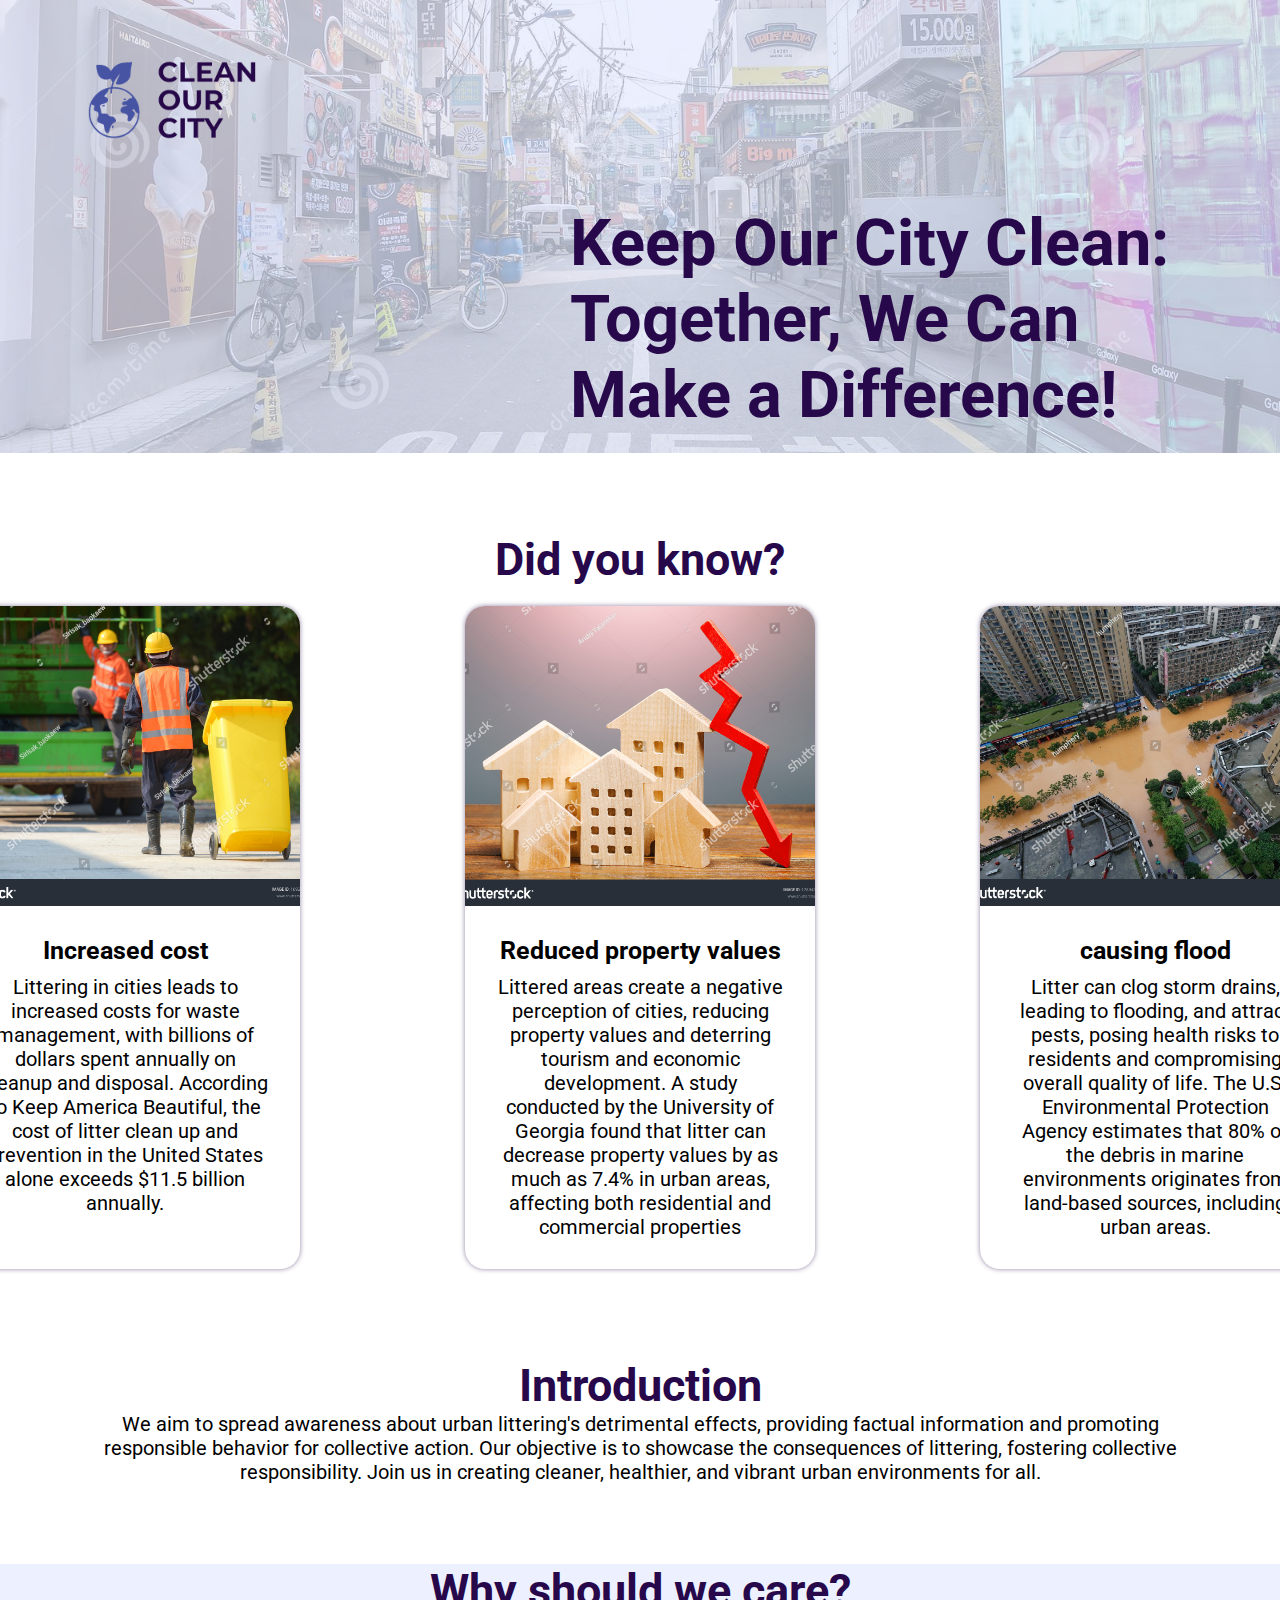
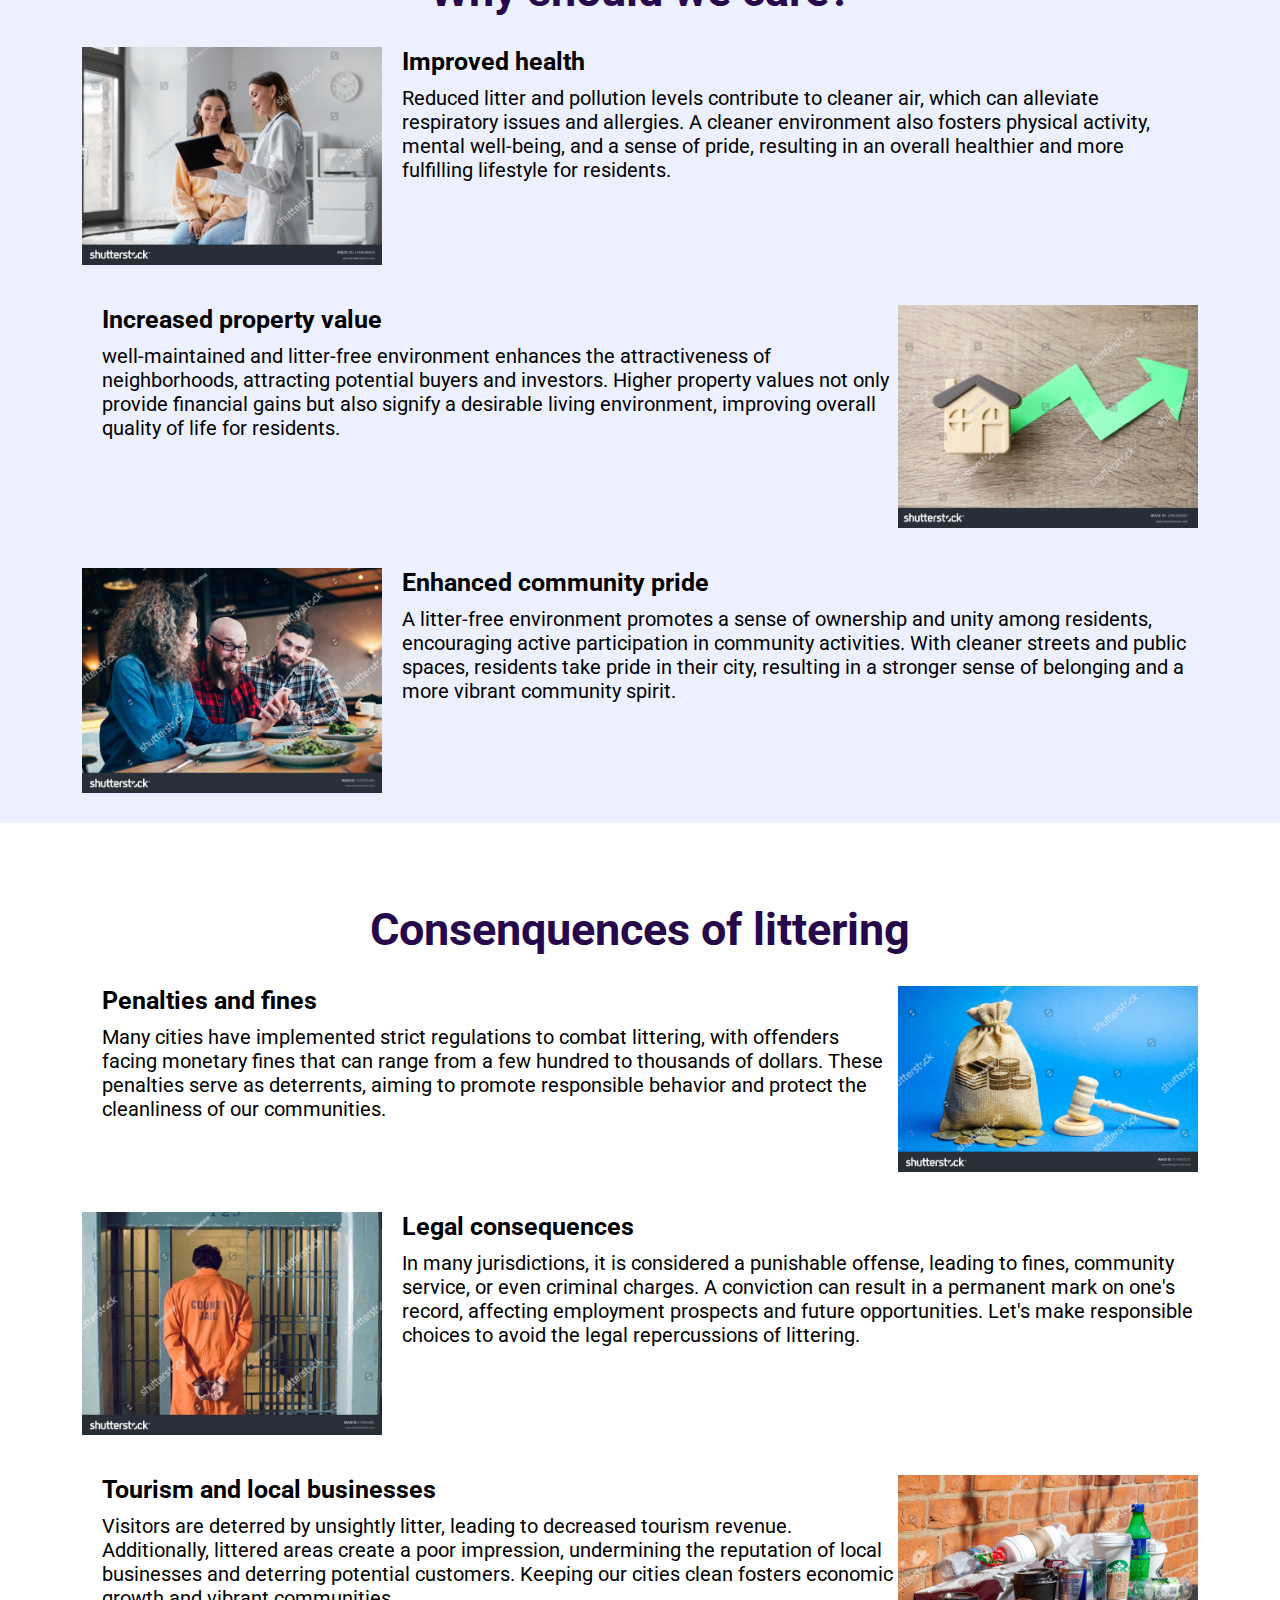
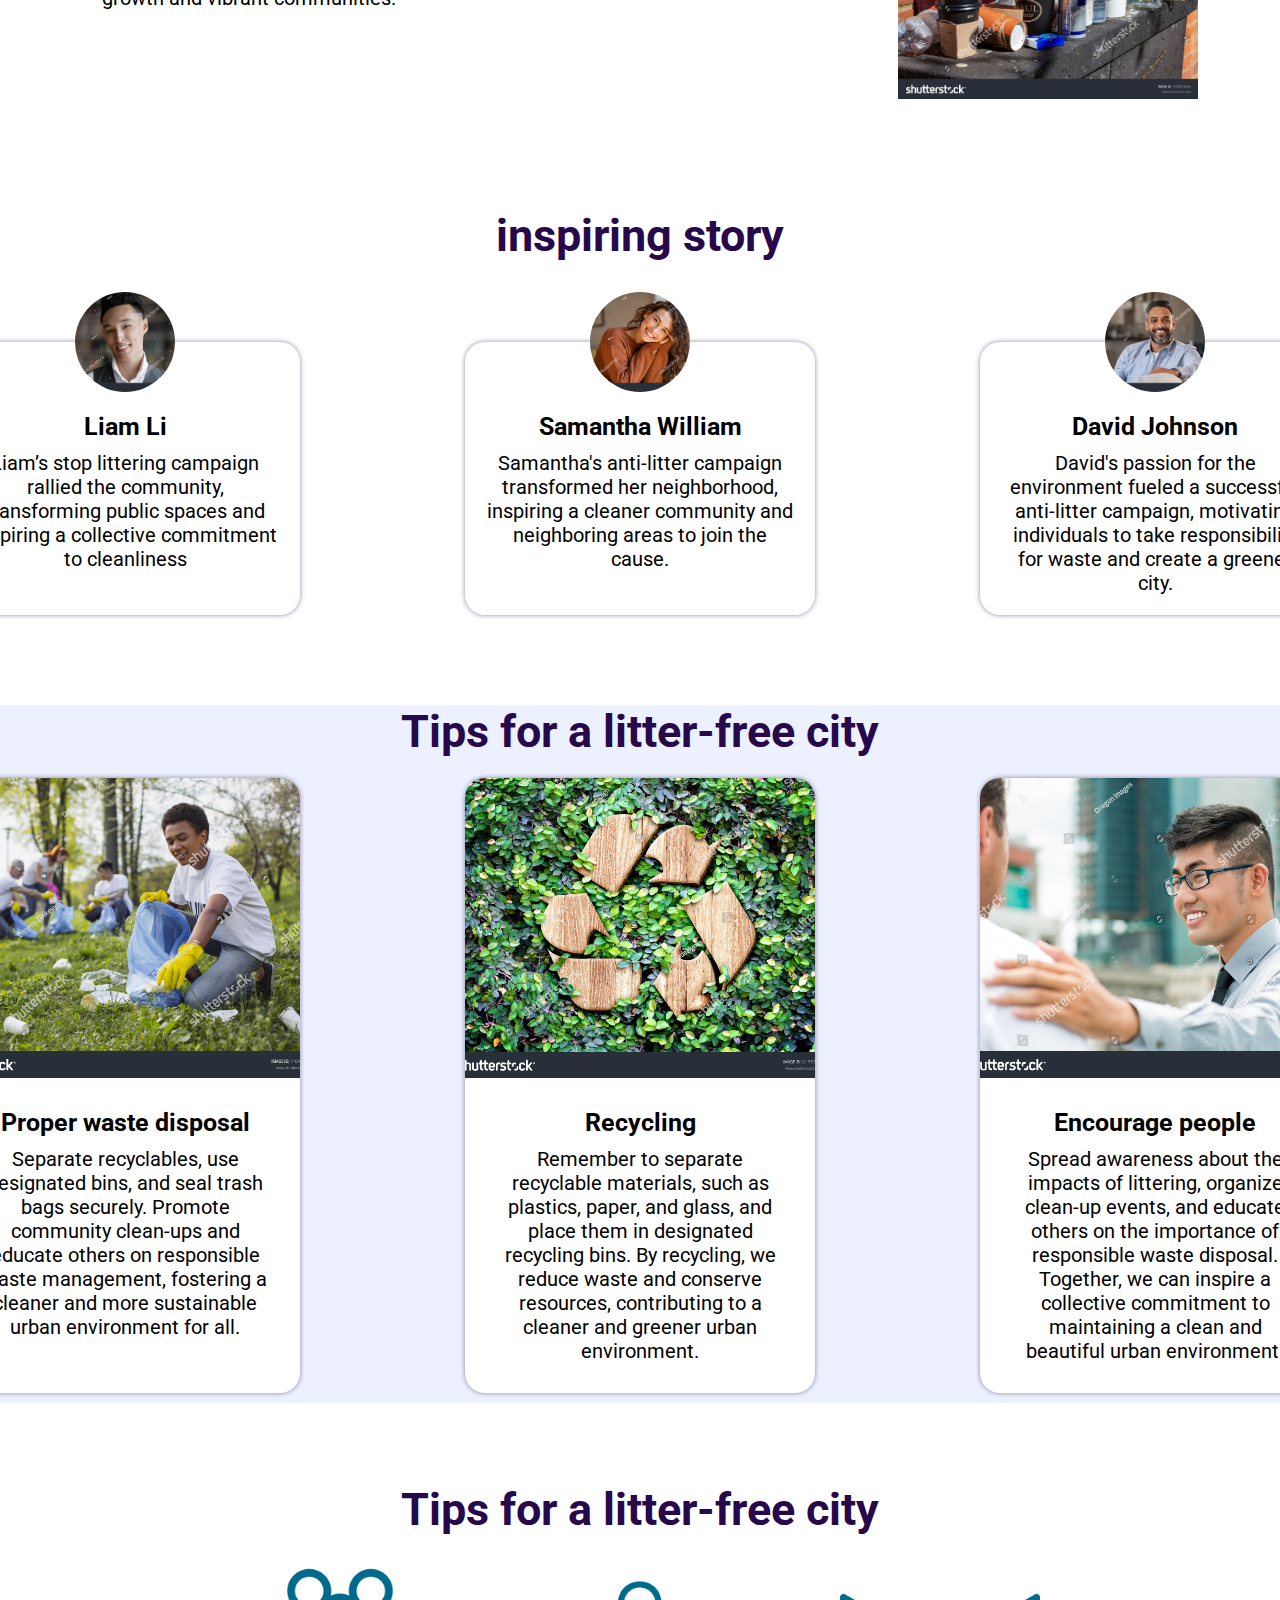
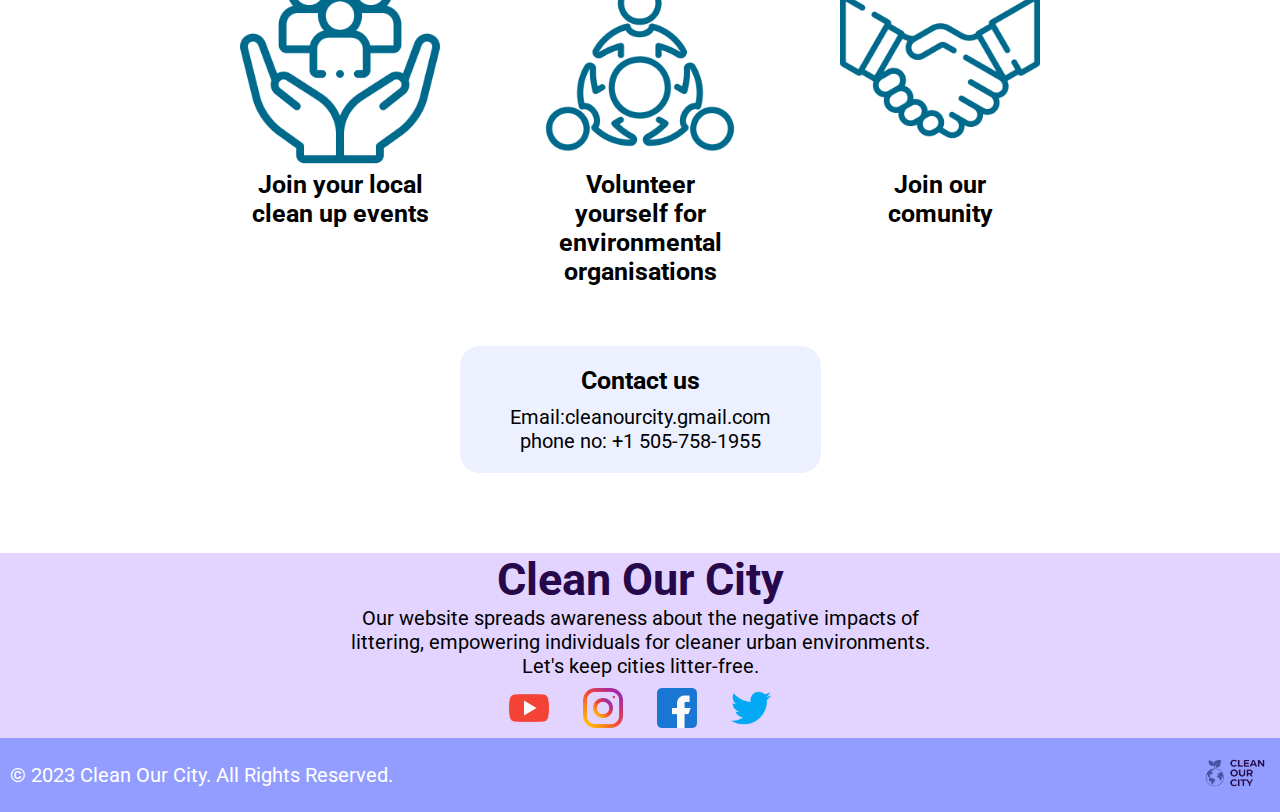
==== index.html @ 6ed16c6a "Rename cleanourcity.html to index.html" ====
<!DOCTYPE html >
<html lang="en">
	<head>
		<title>Clean Our City</title>
		<link rel="stylesheet" href="cleanourcity.css">
		<link rel="icon" href="icon/cleanourcity logo 2.png" type="image">
		<link rel="preconnect" href="https://fonts.googleapis.com">
		<link rel="preconnect" href="https://fonts.gstatic.com" crossorigin>
		<link href="https://fonts.googleapis.com/css2?family=Montserrat:wght@400;700&family=Roboto:wght@100;300;400;500;700&display=swap" rel="stylesheet">
	</head>

	<body>
		<!--Header ---------------------------------------------------------------------------------------------------------------------------------------------------->
		<header>
			<div class="overlay"></div>
			<img class="header-image" src="image/header image.jpg">
			<a href="cleanourcity.html"><img class="header-logo" src="icon/cleanourcity logo.png"></a>
			<p class="slogan">Keep Our City Clean: Together, We Can Make a Difference!</p>
		</header>

		<main>
		<!--Did you know? ---------------------------------------------------------------------------------------------------------------------------------------------------->
		<div class="world" >
			<h1>Did you know?</h1>

			<div class="continent-1">
				<div class="content-1">
					<img class="image-1" src="image/garbage worker.jpg">
					<div class="text-container-1">
						<h2 >Increased cost</h2>
						<p>Littering in cities leads to increased costs for waste management, with billions of dollars spent annually on cleanup and disposal.
							According to Keep America Beautiful, the cost of litter clean up and prevention in the United States alone exceeds $11.5 billion annually.
							</p>
					</div>
				</div>
	
				<div class="content-1">
					<img class="image-1" src="image/property down.jpg">
					<div class="text-container-1">
						<h2 >Reduced property values</h2>
						<p>Littered areas create a negative perception of cities, reducing property values and deterring tourism and economic development.
							A study conducted by the University of Georgia found that litter can decrease property values by as much as 7.4% in urban areas, affecting both residential and commercial properties
							</p>
					</div>
				</div>
	
				<div class="content-1">
					<img class="image-1" src="image/flood.jpg">
					<div class="text-container-1">
						<h2 >causing flood</h2>
						<p>Litter can clog storm drains, leading to flooding, and attract pests, posing health risks to residents and compromising overall quality of life.	The U.S. Environmental Protection Agency estimates that 80% of the debris in marine environments originates from land-based sources, including urban areas.</p>
					</div>
				</div>
			</div>
		</div>

     	<!--Introduction ---------------------------------------------------------------------------------------------------------------------------------------------------->
		<div class="world">
			<h1>Introduction</h1>
			<p>
				We aim to spread awareness about urban littering's detrimental effects, providing factual information and promoting responsible behavior for collective action. Our objective is to showcase the consequences of littering, fostering collective responsibility. Join us in creating cleaner, healthier, and vibrant urban environments for all.</p>
		</div>

		<!--Why should we care? ---------------------------------------------------------------------------------------------------------------------------------------------------->
		<div style="background-color: rgba(229, 235, 255, 0.7); width: 100%; ">
			<div class="world">
				<h1>Why should we care?</h1>
				<div class="continent-2">
					<div class="content-2">
						<div class="image-container-2">
							<img class="image-2" src="image/healthy.jpg">
						</div>
						<div class="text-container-2">
							<h2>Improved health</h2>
							<p>Reduced litter and pollution levels contribute to cleaner air, which can alleviate respiratory issues and allergies. A cleaner environment also fosters physical activity, mental well-being, and a sense of pride, resulting in an overall healthier and more fulfilling lifestyle for residents.</p>
						</div>
					</div>
	
					<div class="content-2">
						<div class="text-container-2">
							<h2>Increased property value</h2>
							<p>well-maintained and litter-free environment enhances the attractiveness of neighborhoods, attracting potential buyers and investors. Higher property values not only provide financial gains but also signify a desirable living environment, improving overall quality of life for residents.</p>
						</div>
						<div class="image-container-2">
							<img class="image-2" style="object-position: right;" src="image/property up.jpg">
						</div>
					</div>
	
					<div class="content-2">
						<div class="image-container-2">
							<img class="image-2" src="image/happy comunity.jpg">
						</div>
						<div class="text-container-2">
							<h2>Enhanced community pride</h2>
							<p>A litter-free environment promotes a sense of ownership and unity among residents, encouraging active participation in community activities. With cleaner streets and public spaces, residents take pride in their city, resulting in a stronger sense of belonging and a more vibrant community spirit.</p>
						</div>
					</div>	
				</div>
			</div>
		</div>

		<!-- Consenquences of littering---------------------------------------------------------------------------------------------------------------------------------------------------->
		<div class="world">
			<h1>Consenquences of littering</h1>
			<div class="continent-2">
				

				<div class="content-2">
					<div class="text-container-2">
						<h2>Penalties and fines</h2>
						<p>Many cities have implemented strict regulations to combat littering, with offenders facing monetary fines that can range from a few hundred to thousands of dollars. These penalties serve as deterrents, aiming to promote responsible behavior and protect the cleanliness of our communities.</p>
					</div>
					<div class="image-container-2">
						<img class="image-2" src="image/fines.jpg">
					</div>
				</div>
				
				<div class="content-2">
					<div class="image-container-2">
						<img class="image-2" src="image/jail.jpg">
					</div>
					<div class="text-container-2">
						<h2>Legal consequences</h2>
						<p>In many jurisdictions, it is considered a punishable offense, leading to fines, community service, or even criminal charges. A conviction can result in a permanent mark on one's record, affecting employment prospects and future opportunities. Let's make responsible choices to avoid the legal repercussions of littering.</p>
					</div>
				</div>

				<div class="content-2">
					<div class="text-container-2">
						<h2>Tourism and local businesses</h2>
						<p>Visitors are deterred by unsightly litter, leading to decreased tourism revenue. Additionally, littered areas create a poor impression, undermining the reputation of local businesses and deterring potential customers. Keeping our cities clean fosters economic growth and vibrant communities.</p>
					</div>
					<div class="image-container-2">
						<img class="image-2" src="image/litter.jpg">
					</div>
				</div>	
			</div>
		</div>
		
		<!-- Inspiring story---------------------------------------------------------------------------------------------------------------------------------------------------->
		<div class="world">
			<h1>inspiring story</h1>
			<div class="continent-1">
				<div class="content-3">
					<div class="image-container-3">
						<img class="image-3" src="image/liam.jpg">
					</div>
					<div class="text-container-3">
						<h2>Liam Li</h2>
						<p>Liam’s stop littering campaign rallied the community, transforming public spaces and inspiring a collective commitment to cleanliness</p>
					</div>
				</div>

				<div class="content-3">
					<div class="image-container-3">
						<img class="image-3" src="image/samantha.jpg">
					</div>
					<div class="text-container-3">
						<h2>Samantha William</h2>
						<p>Samantha's anti-litter campaign transformed her neighborhood, inspiring a cleaner community and neighboring areas to join the cause.</p>
					</div>
				</div>

				<div class="content-3">
					<div class="image-container-3">
						<img class="image-3" src="image/david.jpg">
					</div>
					<div class="text-container-3">
						<h2>David Johnson</h2>
						<p>David's passion for the environment fueled a successful anti-litter campaign, motivating individuals to take responsibility for waste and create a greener city.</p>
					</div>
				</div>
			</div>
		</div>
		<!-- Tips for a litter-free city---------------------------------------------------------------------------------------------------------------------------------------------------->
		<div style="background-color: rgba(229, 235, 255, 0.7); width: 100%; ">
			<div class="world" >
				<h1>Tips for a litter-free city</h1>
	
				<div class="continent-1">
					<div class="content-1">
						<img class="image-1" src="image/clean ups.jpg">
						<div class="text-container-1">
							<h2 >Proper waste disposal</h2>
							<p>Separate recyclables, use designated bins, and seal trash bags securely. Promote community clean-ups and educate others on responsible waste management, fostering a cleaner and more sustainable urban environment for all.
								</p>
						</div>
					</div>
		
					<div class="content-1">
						<img class="image-1" src="image/recycle.jpg">
						<div class="text-container-1">
							<h2 >Recycling</h2>
							<p>Remember to separate recyclable materials, such as plastics, paper, and glass, and place them in designated recycling bins. By recycling, we reduce waste and conserve resources, contributing to a cleaner and greener urban environment.</p>
						</div>
					</div>
		
					<div class="content-1">
						<img class="image-1" src="image/encourage.jpg">
						<div class="text-container-1">
							<h2 >Encourage people</h2>
							<p>Spread awareness about the impacts of littering, organize clean-up events, and educate others on the importance of responsible waste disposal. Together, we can inspire a collective commitment to maintaining a clean and beautiful urban environment.</p>
						</div>
					</div>
				</div>
			</div>
		</div>
	
		<!-- Tips for a litter-free city---------------------------------------------------------------------------------------------------------------------------------------------------->
		<div class="world">
			<h1>Tips for a litter-free city</h1>
			<div class="continent-4">
				<div class="content-4">
					<img class="image-4" src="icon/local community.png">
					<div class="text-container-4">
						<h2>Join your local clean up events</h2>
					</div>
				</div>
	
				<div class="content-4">
					<img class="image-4" src="icon/organisation.png">
					<div class="text-container-4">
						<h2>Volunteer yourself for environmental organisations</h2>
					</div>
				</div>
	
				<div class="content-4">
					<img class="image-4" src="icon/join us.png">
					<div class="text-container-4">
						<h2>Join our comunity</h2>
					</div>
				</div>
			</div>
			<div class="content-5">
				<h2>Contact us</h2>
				<p>Email:cleanourcity.gmail.com</p>
				<p>phone no: +1 505-758-1955</p>
			</div>	
		</div>
		</main>
		
		<footer >
			<div class="footer-1">
				<h1>Clean Our City</h1>
				<p>Our website spreads awareness about the negative impacts of littering, empowering individuals for cleaner urban environments. Let's keep cities litter-free.</p>
				<div class="image-container-footer">
					<a href="https://www.youtube.com/" target="_blank"><img src="icon/youtube.png" alt=""></a>
					<a href="https://www.instagram.com/" target="_blank"><img src="icon/instagram (1).png" alt=""></a>
					<a href="https://www.facebook.com/" target="_blank"><img src="icon/facebook (1).png" alt=""></a>
					<a href="https://twitter.com/" target="_blank"><img src="icon/twitter.png" alt=""></a>
				</div>
			</div>
			<div class="footer-2">
				<p>© 2023 Clean Our City. All Rights Reserved.</p>
				<a href="cleanourcity.html"><img src="icon/cleanourcity logo.png"></a>
			</div>
		</footer>
	</body>
</html>
---- cleanourcity.css ----
*
{
    padding: 0;
    margin: 0;
}

body{
    padding-top: 453px;
}

h1
{
    font-family: roboto;
    font-weight: 700;
    color: rgb(39, 9, 75);
    font-size: 45px;
}

h2
{
    font-family: roboto;
    font-weight: 700;
    font-size: 25px;
    color: black;
    margin-bottom: 10px;
}

p
{
    font-family: roboto;
    font-weight: 400;
    color: black;
    font-size: 20px;
}

/* Header--------------------------------------------------------------------------------------------- */

header
{
    position: absolute;
    left: 0;
    right: 0;
    top: 0;
    height: 453px;
    overflow: hidden;
    min-width: 900px;
}

.slogan
{
    font-size: 65px;
    font-weight: 700;
    color: rgb(39, 9, 75);
    width: 638px;
    position: absolute;
    right: 72px;
    bottom: 20px;
}

.header-logo
{
    width: 200px;
    position: absolute;
    left: 72px;
    top: 0;   
}

.header-image
{
    width: 100%;
    height: 100%;
    object-fit: cover;
}

.overlay
{
    position: absolute;
    width: 100%;
    height: 100%;
    object-fit: cover;
    background-color: rgba(229, 235, 255, 0.7);
}

@media(max-width:1100px)
{
    body
    {
        padding-top: 600px;
    }
    
    .slogan
    {
        font-size: 80px;
        width: 800px;
        padding: 0;
        margin: 0;
        right: 0;
    }

    header 
    {
        height: 600px;
        padding: 0;
    }

    .header-logo{
        left:20px;
    }

    h1{
        font-size: 65px;
    }

    h2{
        font-size: 60px;
    }

    p{
        font-size: 50px;
    }
}

/* did you know?--------------------------------------------------------------------------------------------- */
.world
{
    margin-top: 80px;
    margin-bottom: 80px;
    display: flex;
    flex-direction: column;
    align-items: center;
    margin-left: 72px;
    margin-right: 72px;
    text-align: center;

}

.continent-1
{
    display: flex;
    justify-content: space-between;
    width: 1400px;
    flex-shrink: 1;
}

.content-1
{
    margin: 10px 10px;
    margin-top: 20px;
    display: flex;
    flex-direction: column;
    align-items: center;
    width: 350px;
    height: auto;
    overflow: hidden;
    border-radius: 20px;
    box-shadow: 0 0 5px rgba(39, 9, 75, 0.5);
    background-color: white;
}

.image-1{
    width: 100%;
    height: 300px;
    object-fit: cover;
}

.text-container-1
{
    padding:30px;
    text-align: center;
}

@media(max-width:1100px)
{
    .text-container-1
    {
        padding: 30px;
    }

    .content-1
    {
        width: 80%;
        height: auto;
    }

    .continent-1
    {
        flex-direction: column;
        align-items: center;
        width:auto;
    }

    .image-1
    {
        height: 600px;
    }
}

/* Why shoul;d we care?--------------------------------------------------------------------------------------------- */

.content-2
{
    display: flex;
    flex-direction: row;
    height: auto;
    overflow: hidden;
    margin-top: 20px;
    margin-bottom: 20px;
    padding: 10px;
}

.image-container-2
{
    height: auto;
}

.image-2
{
    height: 100%;
    max-width: 300px;
    object-fit:cover;
}

.text-container-2
{
    width: auto;
    flex-direction: column;
    text-align: start;
    margin-left: 20px;
}

@media(max-width:1100px)
{


    .text-container-2
    {
        min-width: 550px;
    }

    .image-container-2
    {
        height: auto;
    }
}

/* Inspiring story?--------------------------------------------------------------------------------------------- */
.image-3
{
    width: 100%;
    height: 100%;
    object-fit: cover;
}

.image-container-3
{
    width: 100px;
    height: 100px;
    border-radius: 50%;
    overflow: hidden;
    position: absolute;
    top: -50px;
}

.content-3
{
    margin: 10px 10px;
    margin-top: 80px;
    display: flex;
    flex-direction: column;
    align-items: center;
    width: 350px;
    height: auto;
    overflow: hidden;
    border-radius: 20px;
    box-shadow: 0 0 5px rgba(39, 9, 75, 0.5);
    position: relative;
    overflow: visible;
}

.text-container-3
{
    padding: 20px;
    text-align: center;
    margin-top: 50px;
}

@media(max-width:1100px)
{
    .text-container-3
    {
        padding: 30px;
        margin-top: 100px;
    }

    .content-3
    {
        width: 80%;
        height: auto;
        margin-top: 140px;
    }

    .image-container-3
    {
        width: 200px;
        height: 200px;
        top: -100px;
    }
}

/* Tips for litter-free city--------------------------------------------------------------------------------------------- */

.content-4
{
    width: 200px;
    height: auto;   
}

.image-4
{
    width: 100%;
}

.continent-4
{
    display: flex;
    justify-content: space-between;
    width: 800px;
    flex-shrink: 1;
    margin-top: 30px;
    margin-bottom: 50px ;
}

.content-5
{
    background-color: rgba(229, 235, 255, 0.7);
    padding: 20px 50px;
    border-radius: 20px;
    width: auto;
    height: auto;
}

.content-5 .text-container-1 {
    padding: 0;
}

@media(max-width:1100px)
{
    .continent-4
    {
        flex-direction: column;
        align-items: center;
    }

    .content-4
    {
        width: 500px;
    }
}

/* footer--------------------------------------------------------------------------------------------- */
.footer-1
{
    background-color:rgba(214, 194, 255, 0.7) ;
    display: flex;
    flex-direction: column;
    align-items: center;
}

.footer-1 h2
{
    white-space: nowrap;
}

.image-container-footer
{
    height: 40px;
    margin-top: 10px;
    margin-bottom: 10px;
    white-space: nowrap;
}

.image-container-footer img
{
    height: 100%;
    margin-left: 15px;
    margin-right: 15px;
}

.footer-1 p{
    text-align: center;
    width: 600px;
}

.footer-2
{
    background-color: rgba(146, 157, 255, 1);
    display: flex;
    justify-content: space-between;
    align-items: center;
    padding: 0 10px;
}

.footer-2 img{
    width: 70px;
}

.footer-2 p
{
    color: white;
}

@media(max-width:1100px)
{
    .image-container-footer
    {
        height: 100px;
    }

    .footer-2 p
    {
        font-size: 15px;
        white-space: nowrap;
    }

    .footer-2 img{
        width: 100px;
    }

    .footer-1 h2
    {
        white-space: nowrap;
    }
}
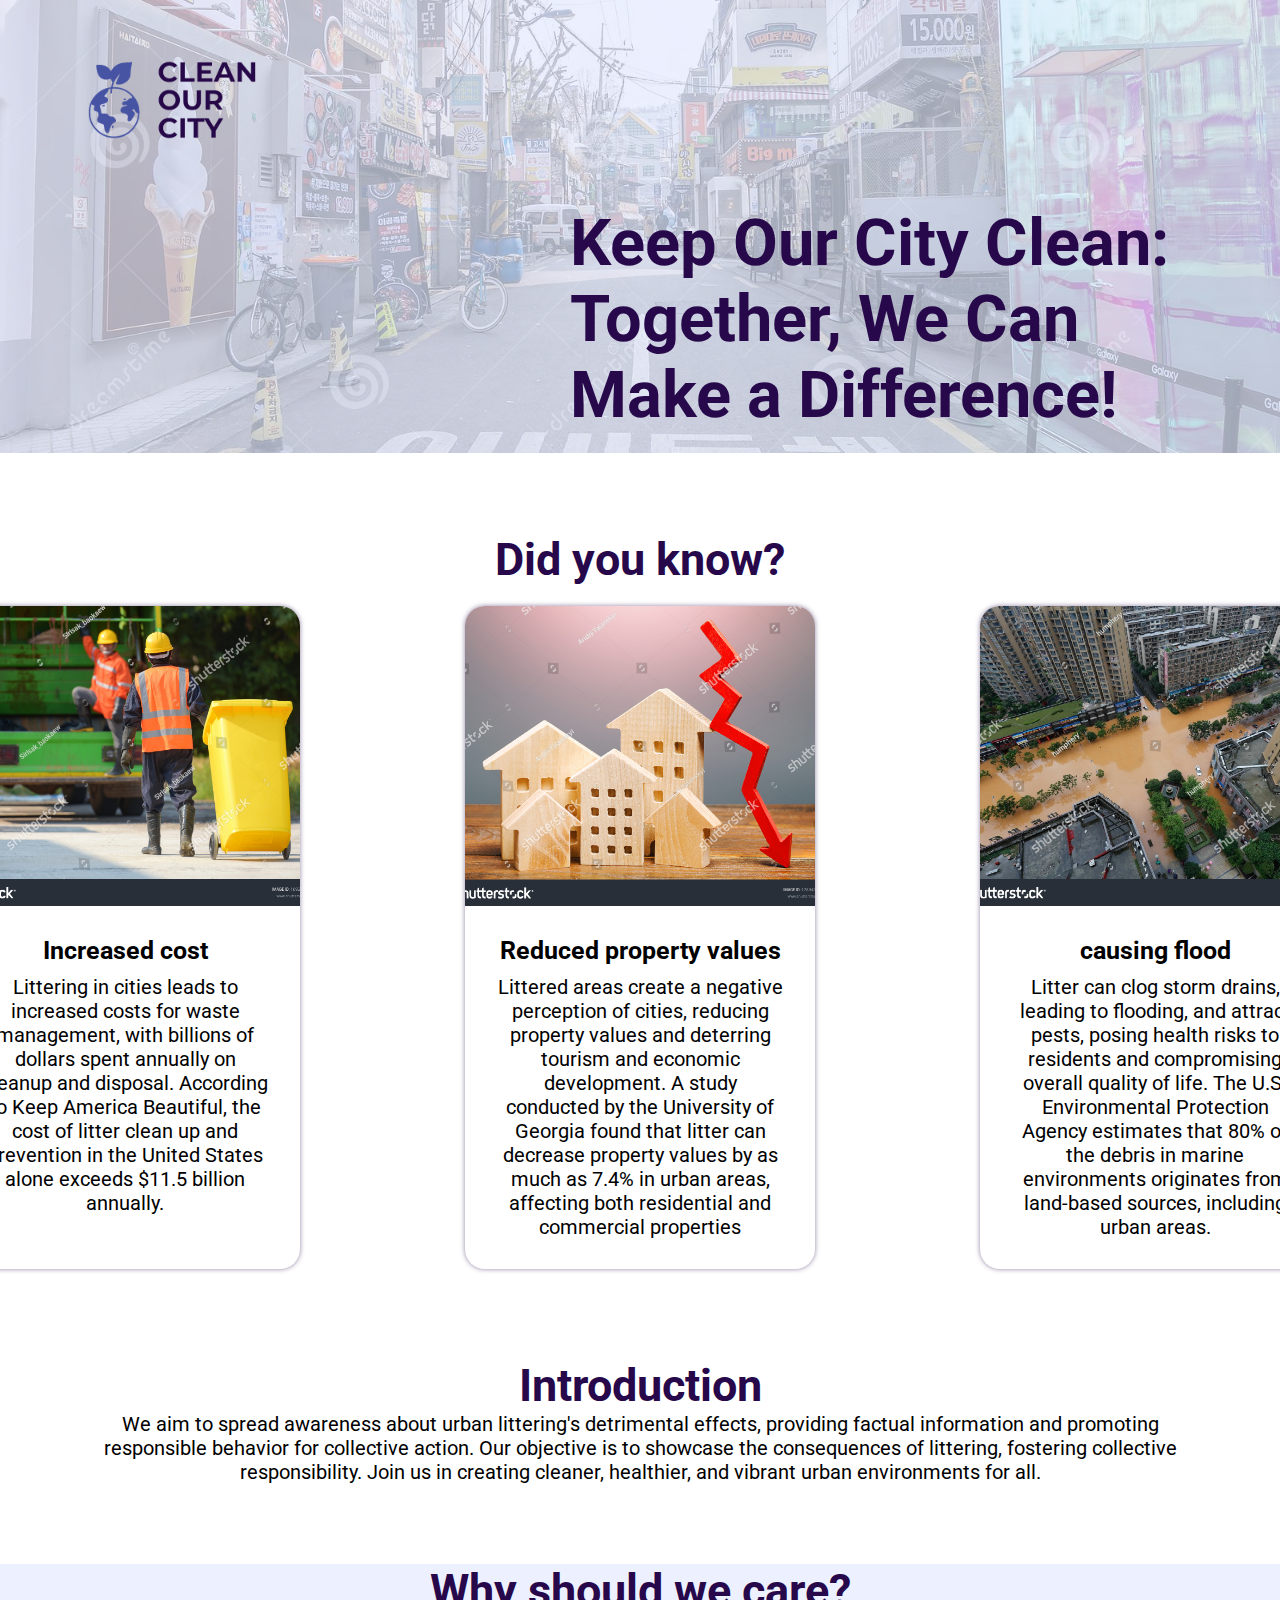
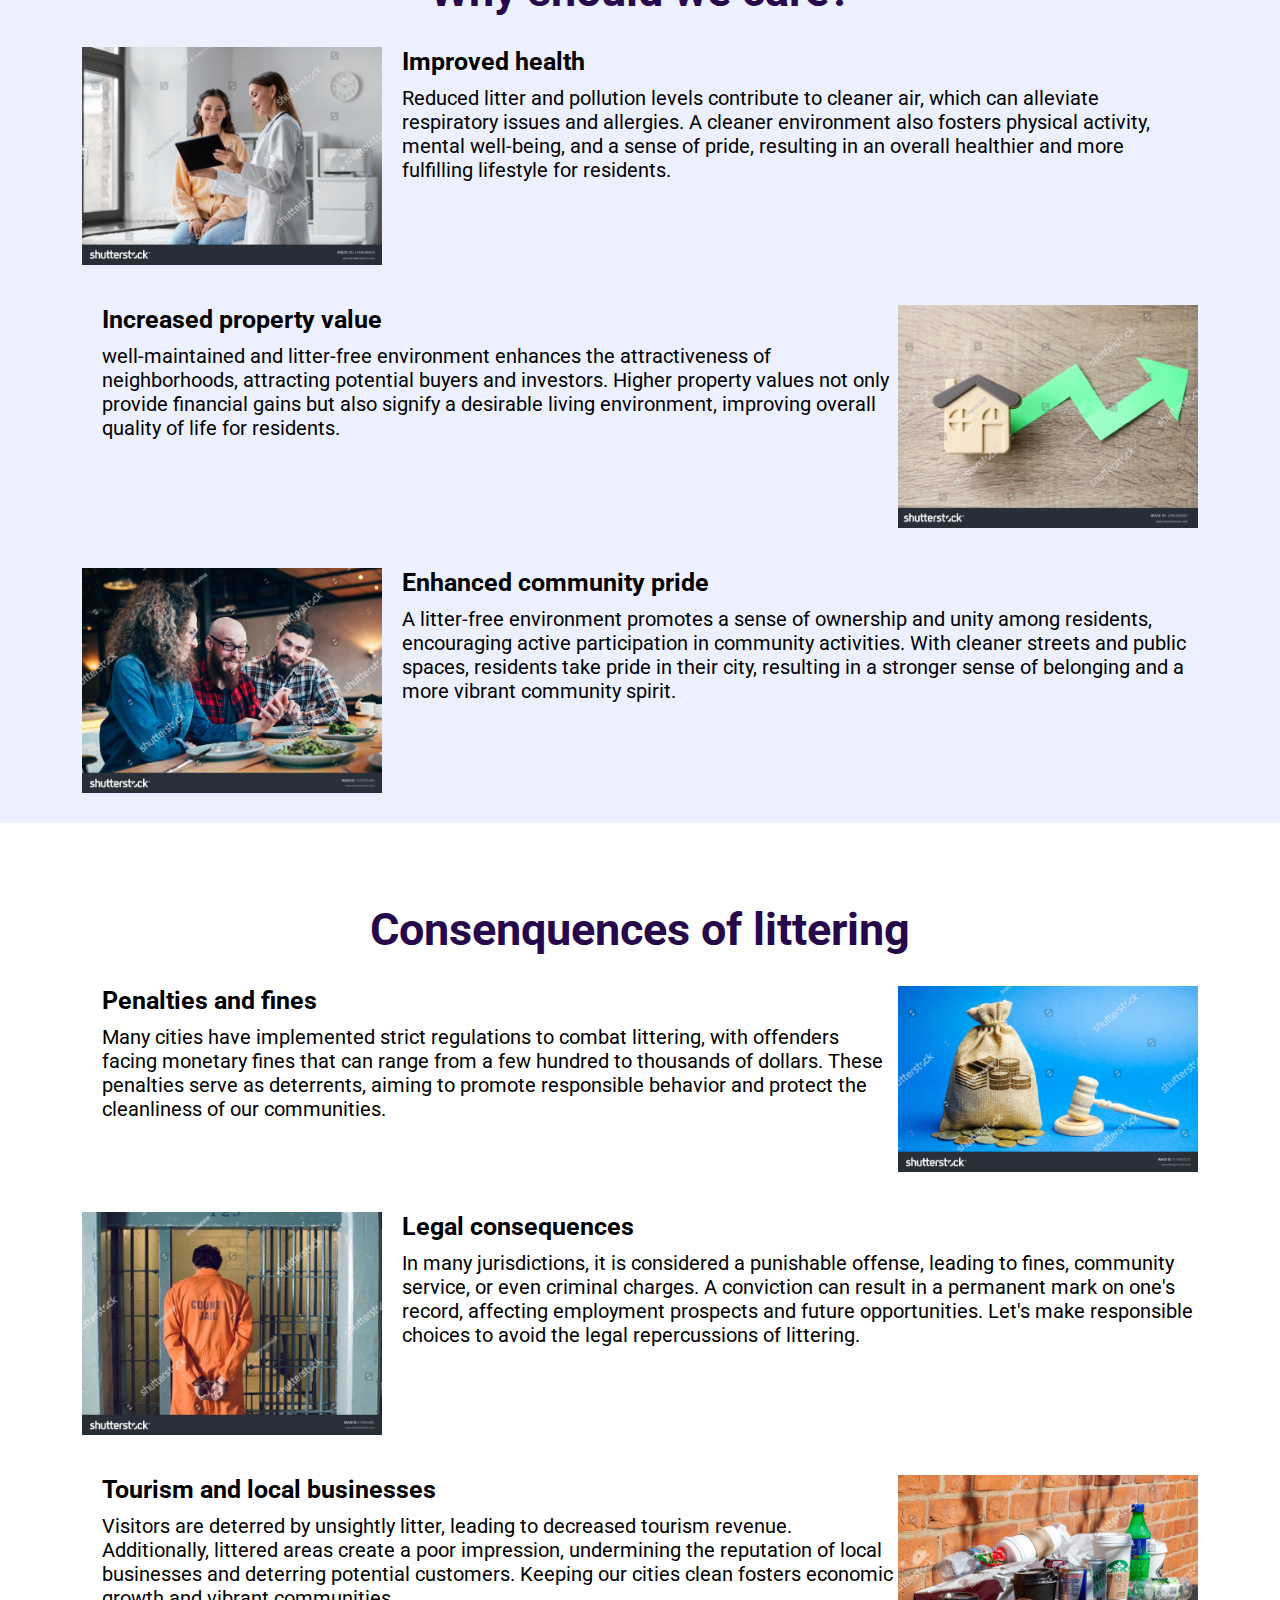
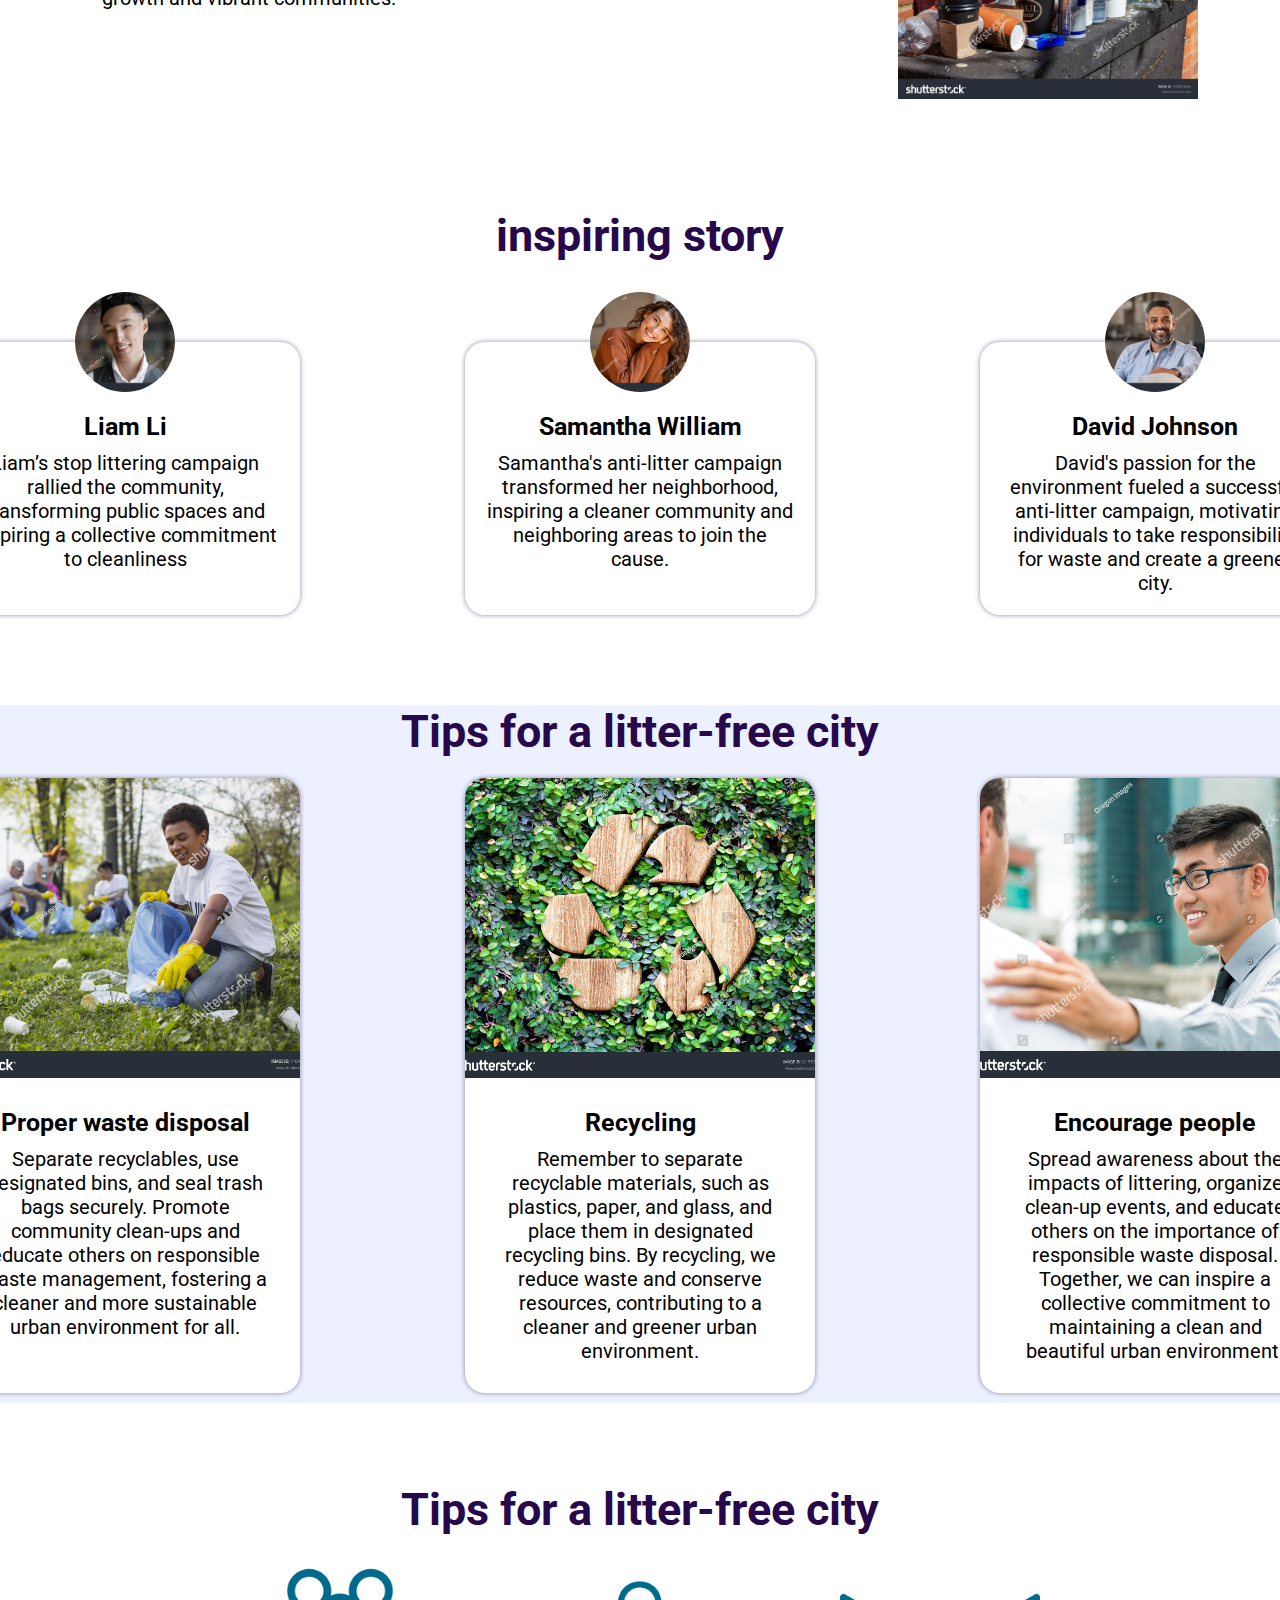
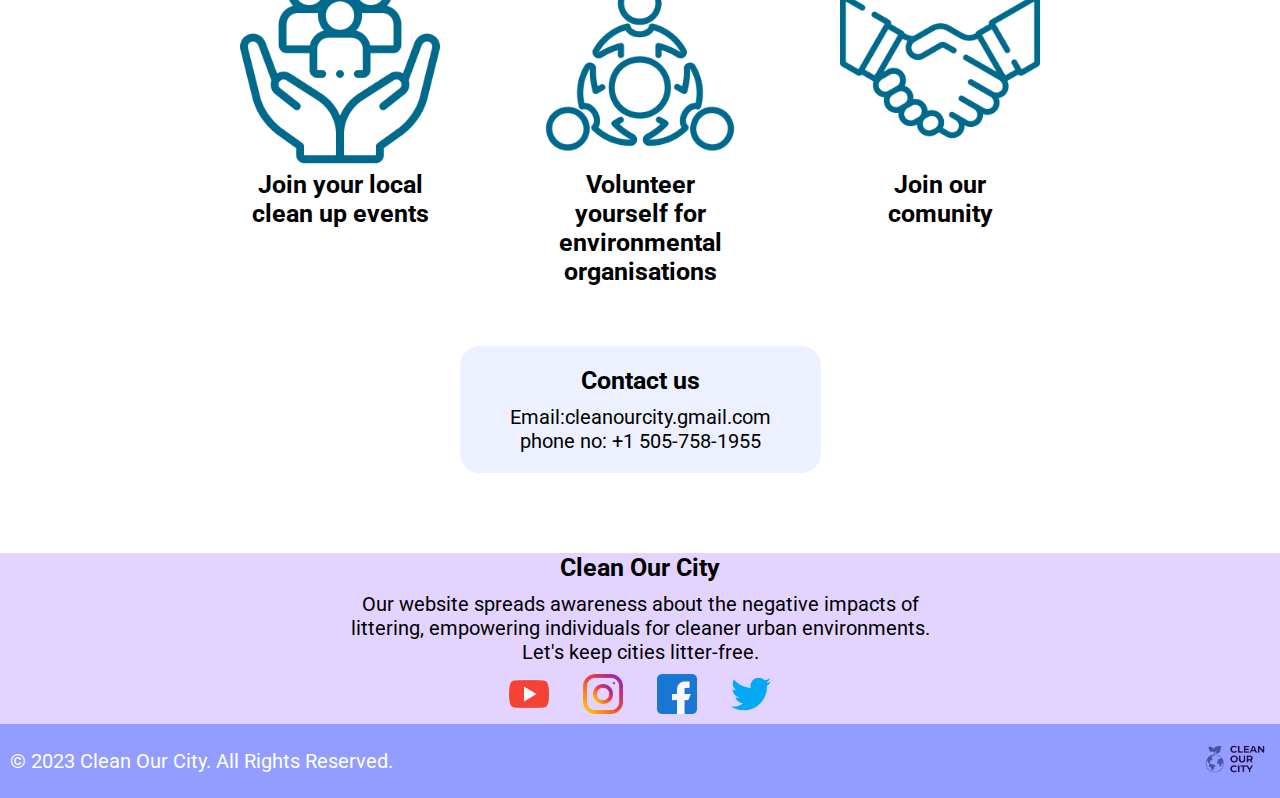
==== commit 99747c94: "Rename cleanourcity.html to index.html" ====
--- a/index.html
+++ b/index.html
@@ -241,7 +241,7 @@
 		
 		<footer >
 			<div class="footer-1">
-				<h1>Clean Our City</h1>
+				<h2>Clean Our City</h2>
 				<p>Our website spreads awareness about the negative impacts of littering, empowering individuals for cleaner urban environments. Let's keep cities litter-free.</p>
 				<div class="image-container-footer">
 					<a href="https://www.youtube.com/" target="_blank"><img src="icon/youtube.png" alt=""></a>
--- a/cleanourcity.css
+++ b/cleanourcity.css
@@ -419,7 +419,7 @@
 
     .footer-2 p
     {
-        font-size: 15px;
+        font-size: 16px;
         white-space: nowrap;
     }
 
@@ -429,6 +429,6 @@
 
     .footer-1 h2
     {
-        white-space: nowrap;
+       white-space: nowrap;
     }
 }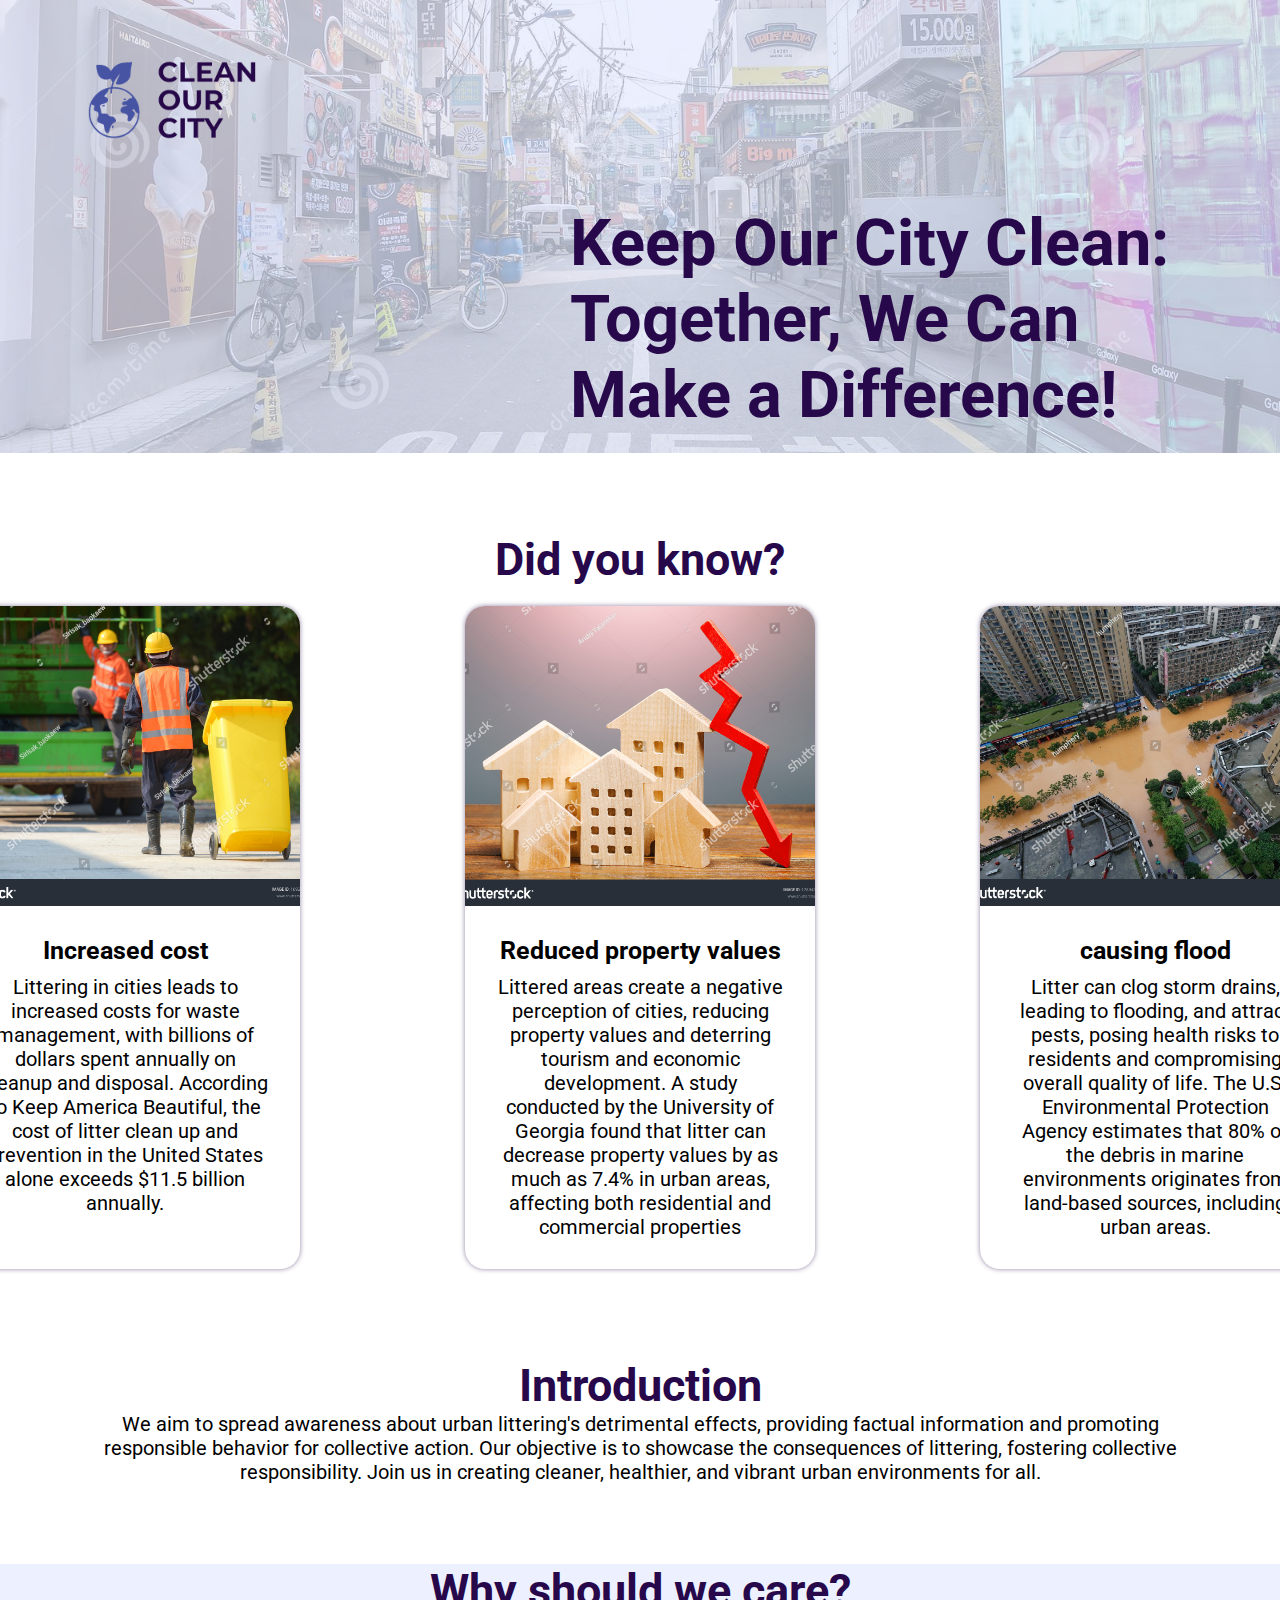
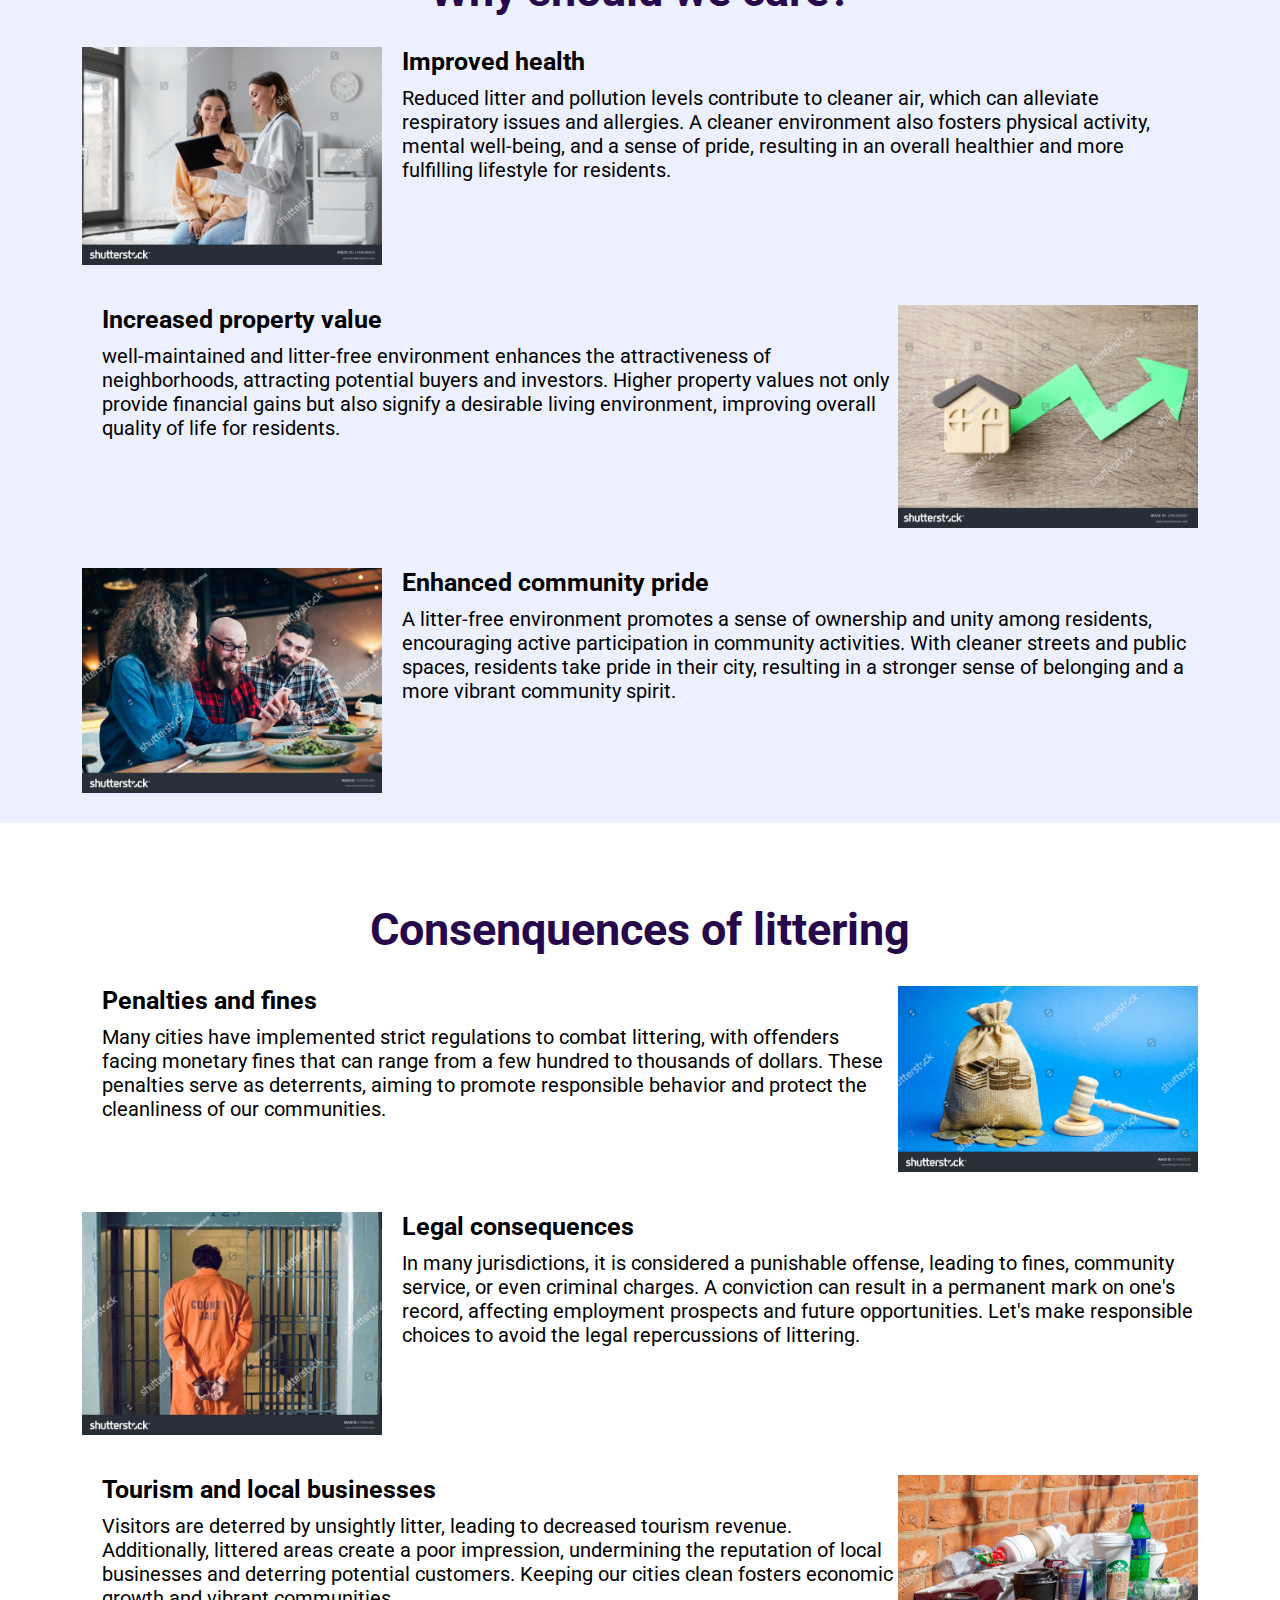
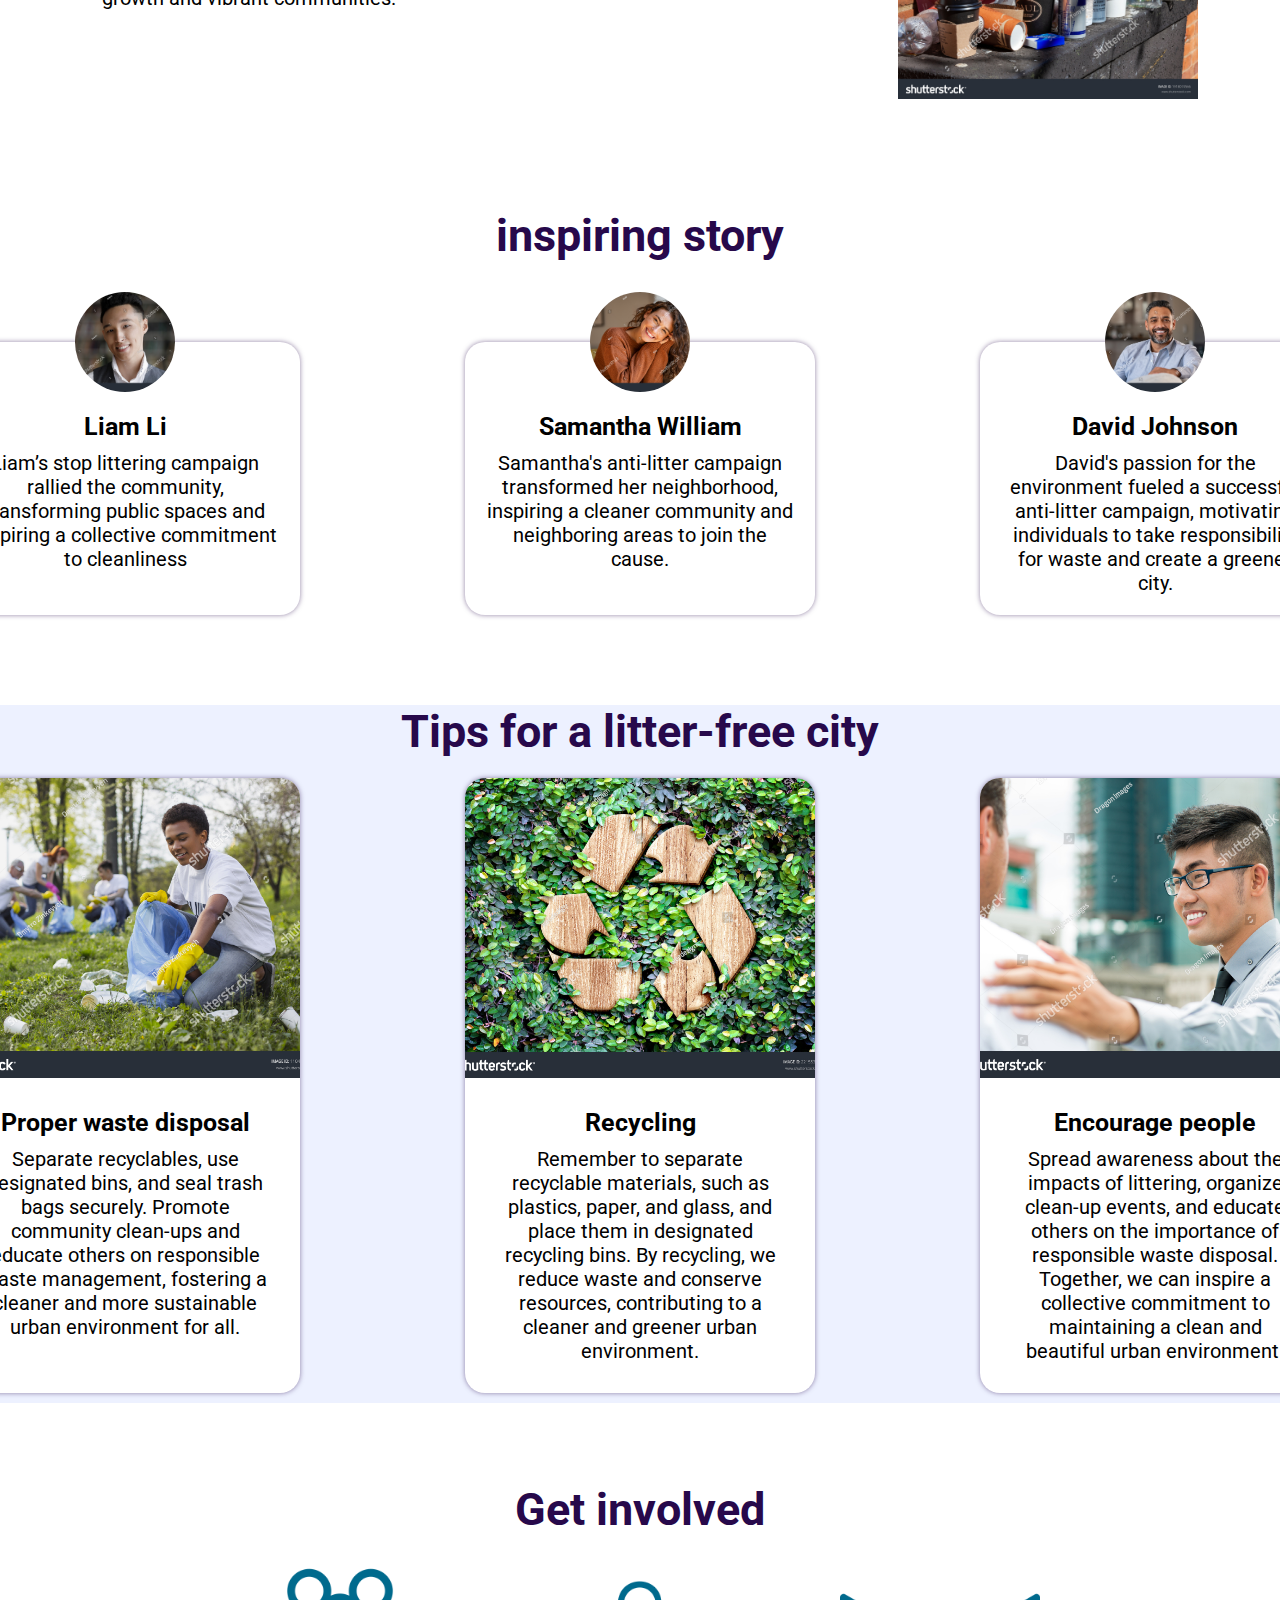
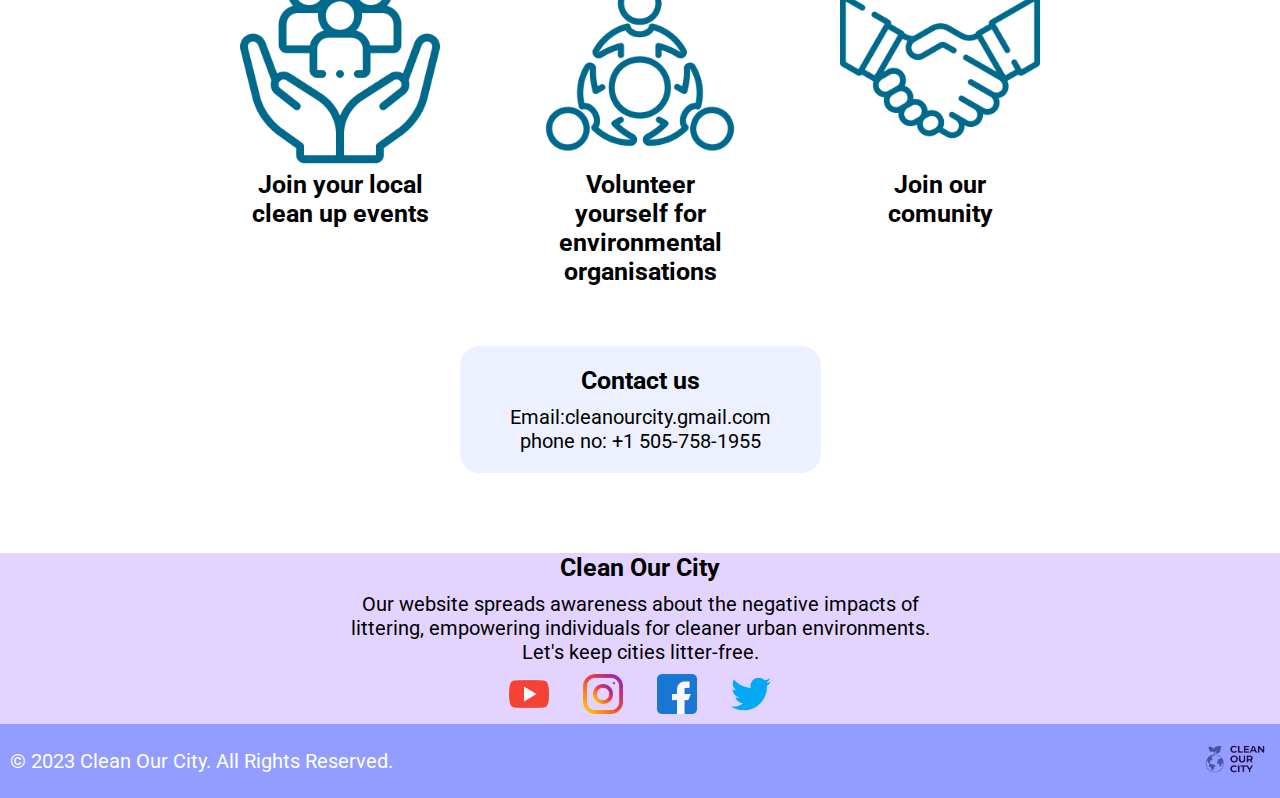
==== commit a1209d70: "Rename cleanourcity.html to index.html" ====
--- a/index.html
+++ b/index.html
@@ -14,7 +14,7 @@
 		<header>
 			<div class="overlay"></div>
 			<img class="header-image" src="image/header image.jpg">
-			<a href="cleanourcity.html"><img class="header-logo" src="icon/cleanourcity logo.png"></a>
+			<a href="index.html"><img class="header-logo" src="icon/cleanourcity logo.png"></a>
 			<p class="slogan">Keep Our City Clean: Together, We Can Make a Difference!</p>
 		</header>
 
@@ -206,9 +206,9 @@
 			</div>
 		</div>
 	
-		<!-- Tips for a litter-free city---------------------------------------------------------------------------------------------------------------------------------------------------->
-		<div class="world">
-			<h1>Tips for a litter-free city</h1>
+		<!-- Get involved---------------------------------------------------------------------------------------------------------------------------------------------------->
+		<div class="world">
+			<h1>Get involved</h1>
 			<div class="continent-4">
 				<div class="content-4">
 					<img class="image-4" src="icon/local community.png">
@@ -252,7 +252,7 @@
 			</div>
 			<div class="footer-2">
 				<p>© 2023 Clean Our City. All Rights Reserved.</p>
-				<a href="cleanourcity.html"><img src="icon/cleanourcity logo.png"></a>
+				<a href="index.html"><img src="icon/cleanourcity logo.png"></a>
 			</div>
 		</footer>
 	</body>
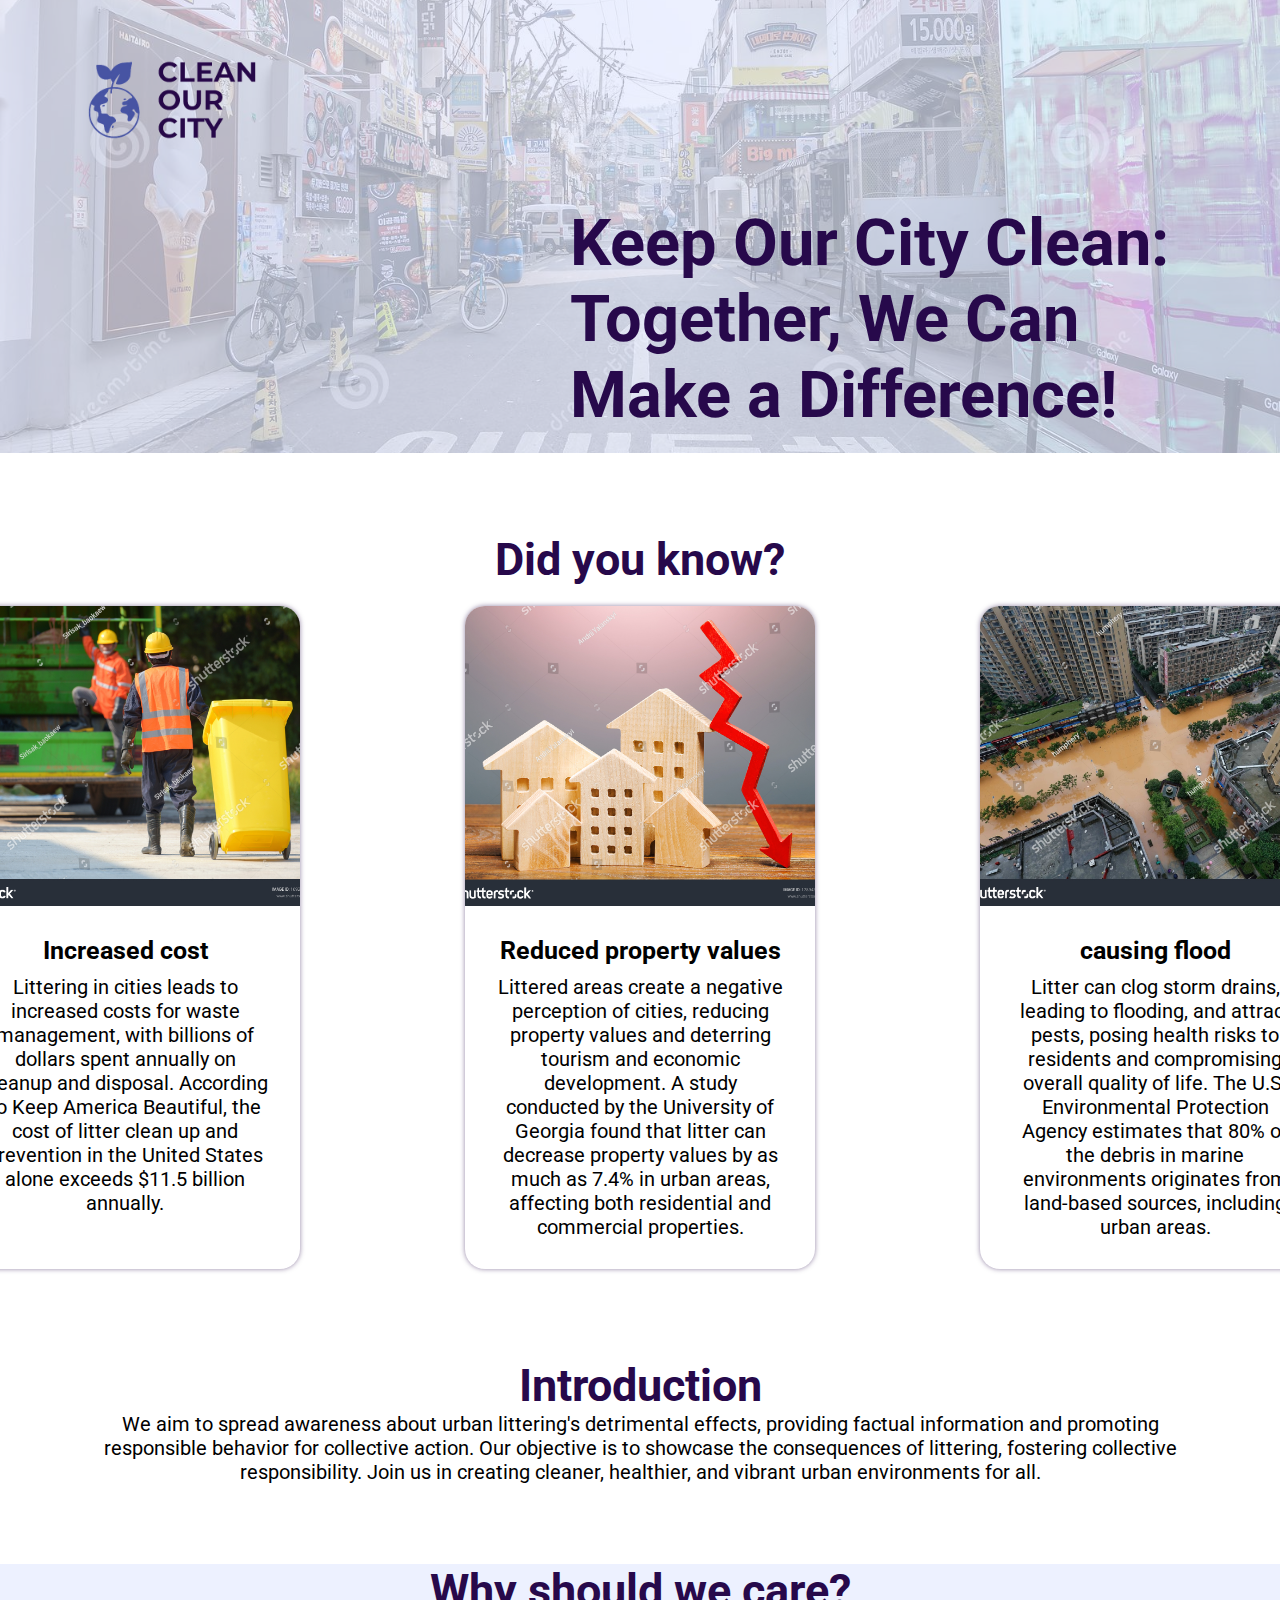
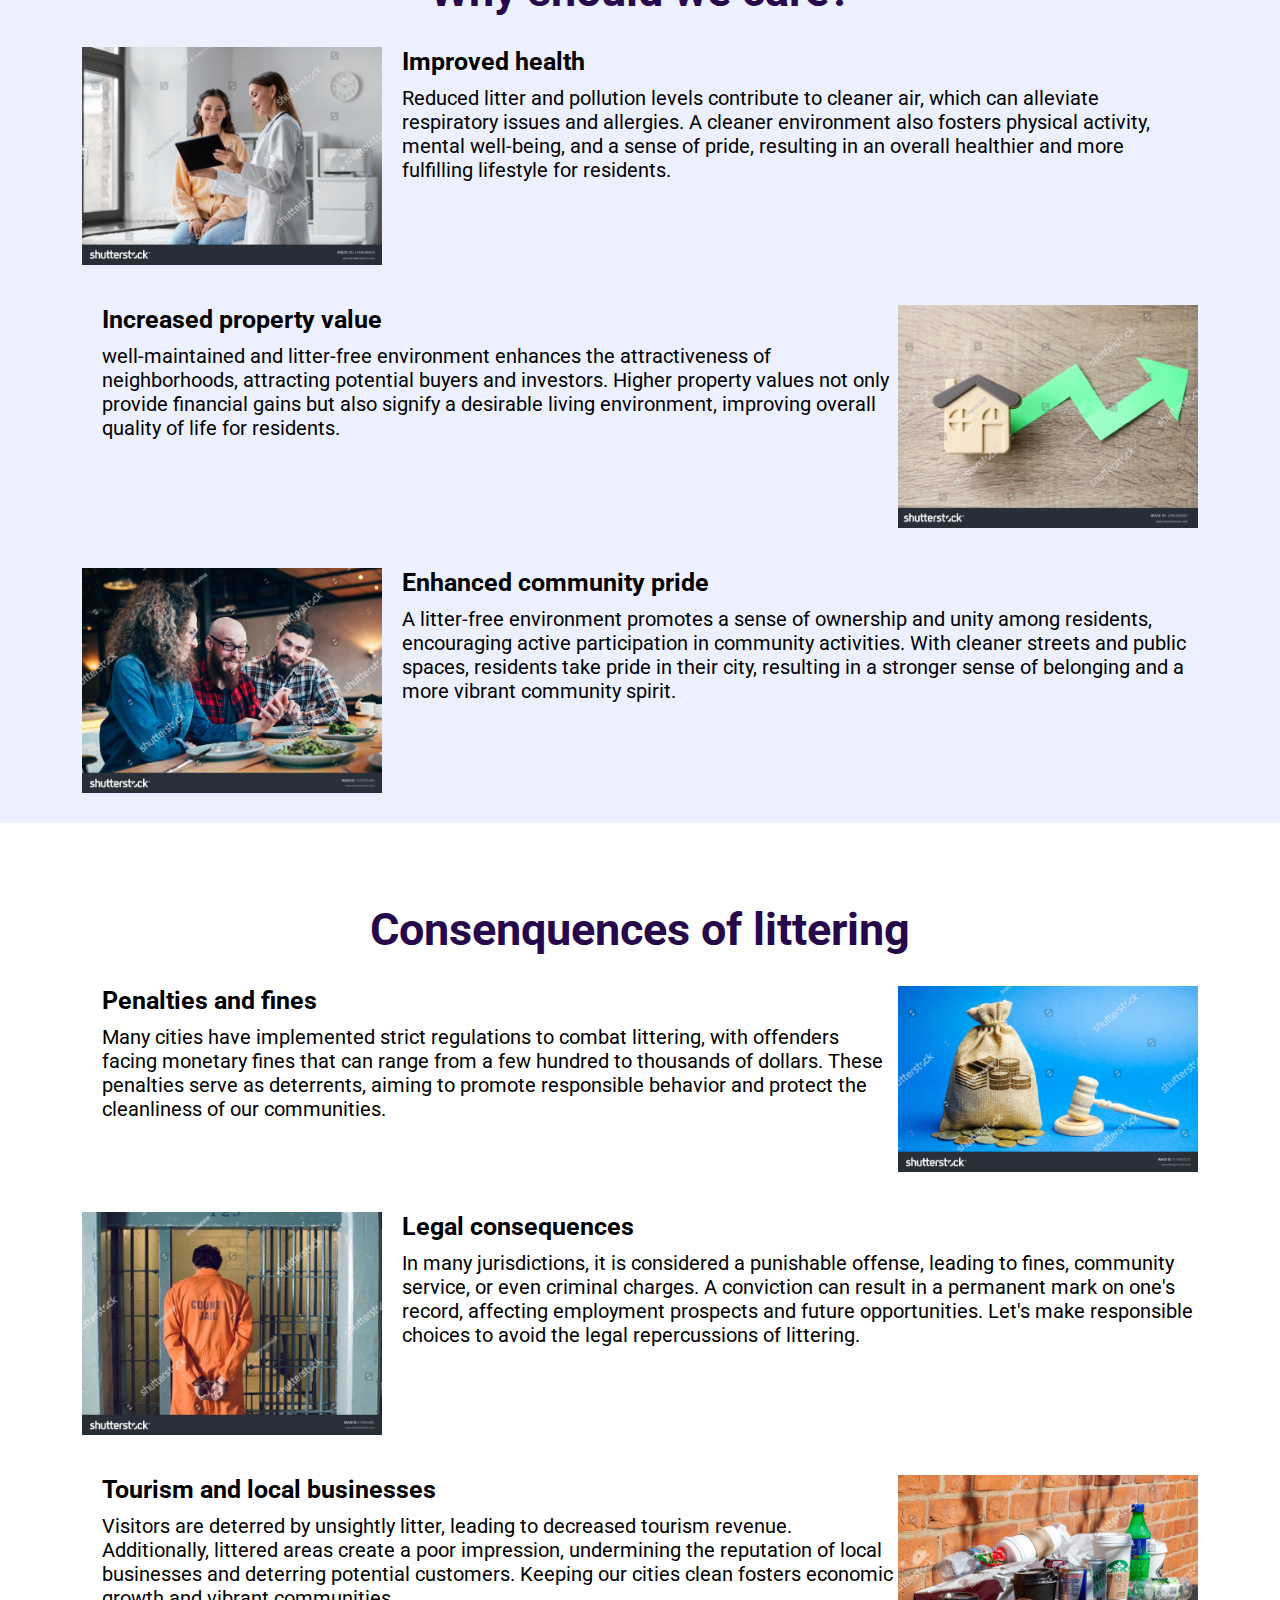
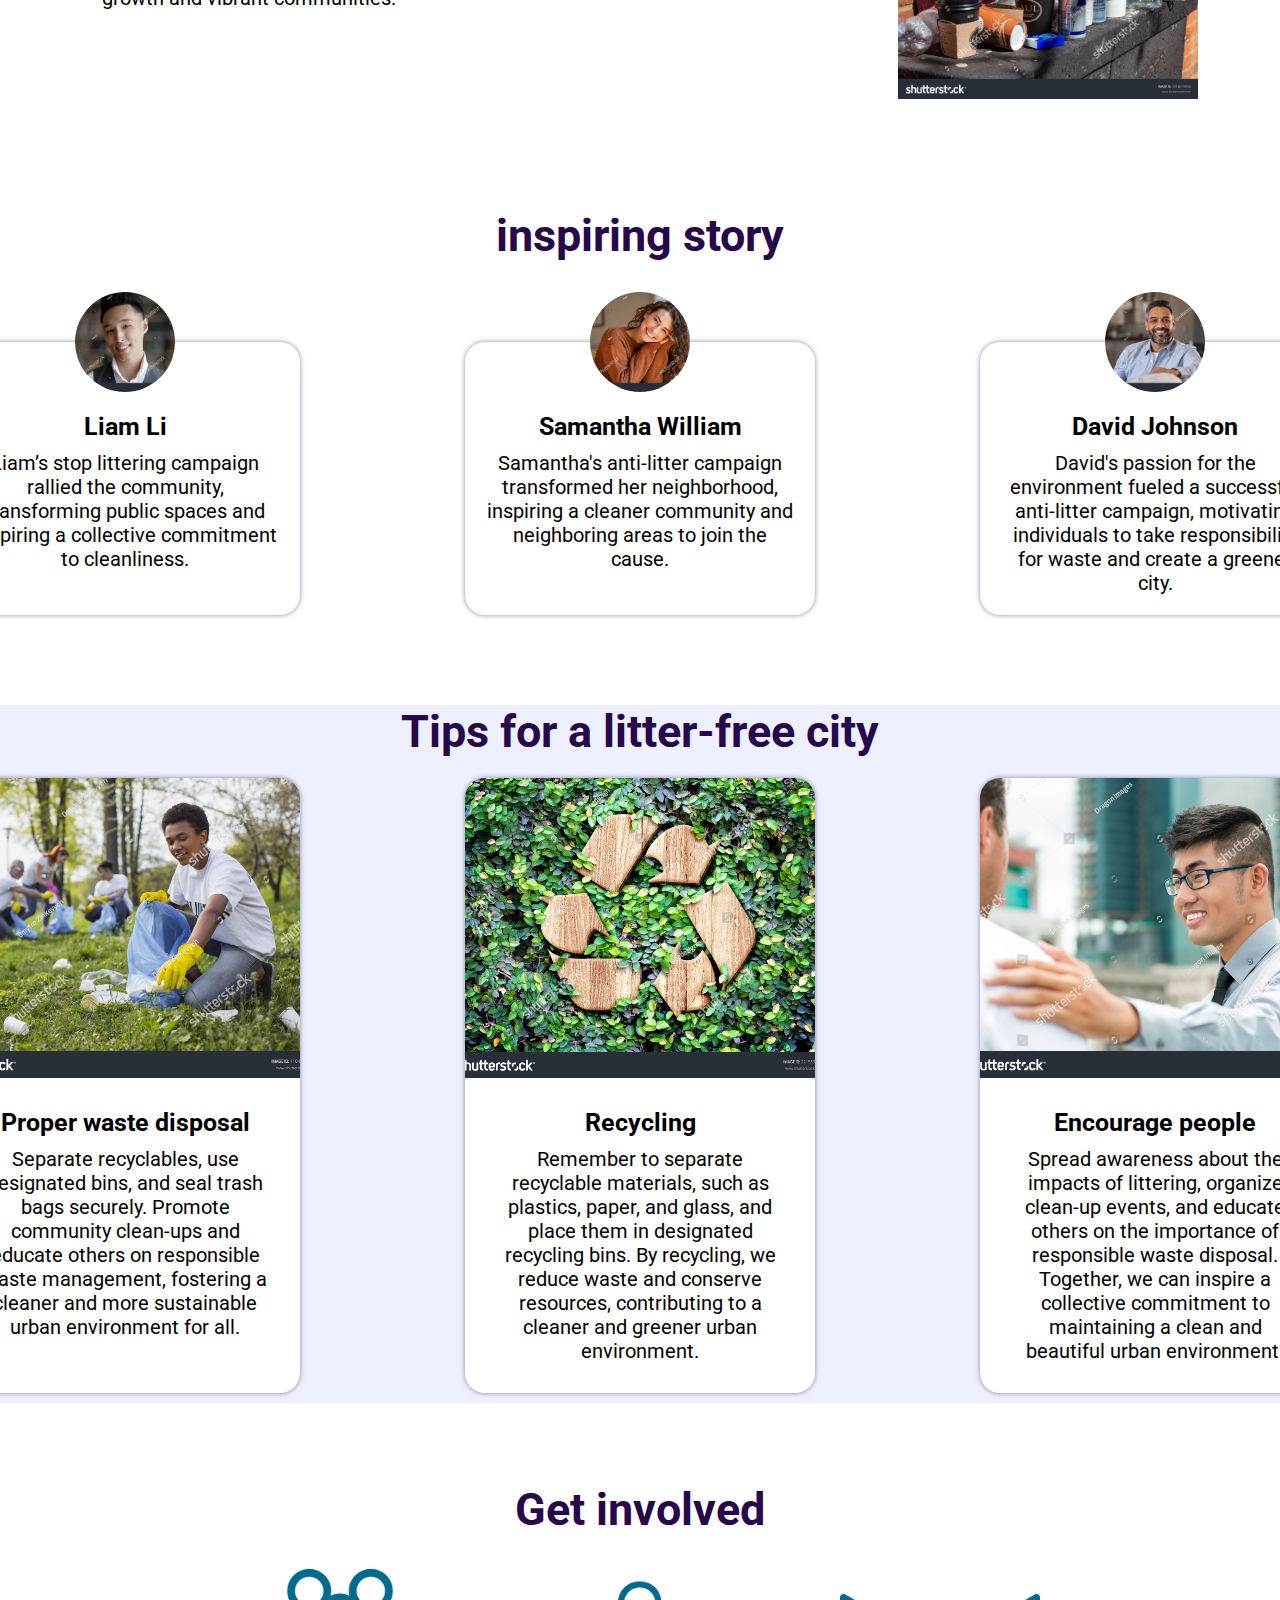
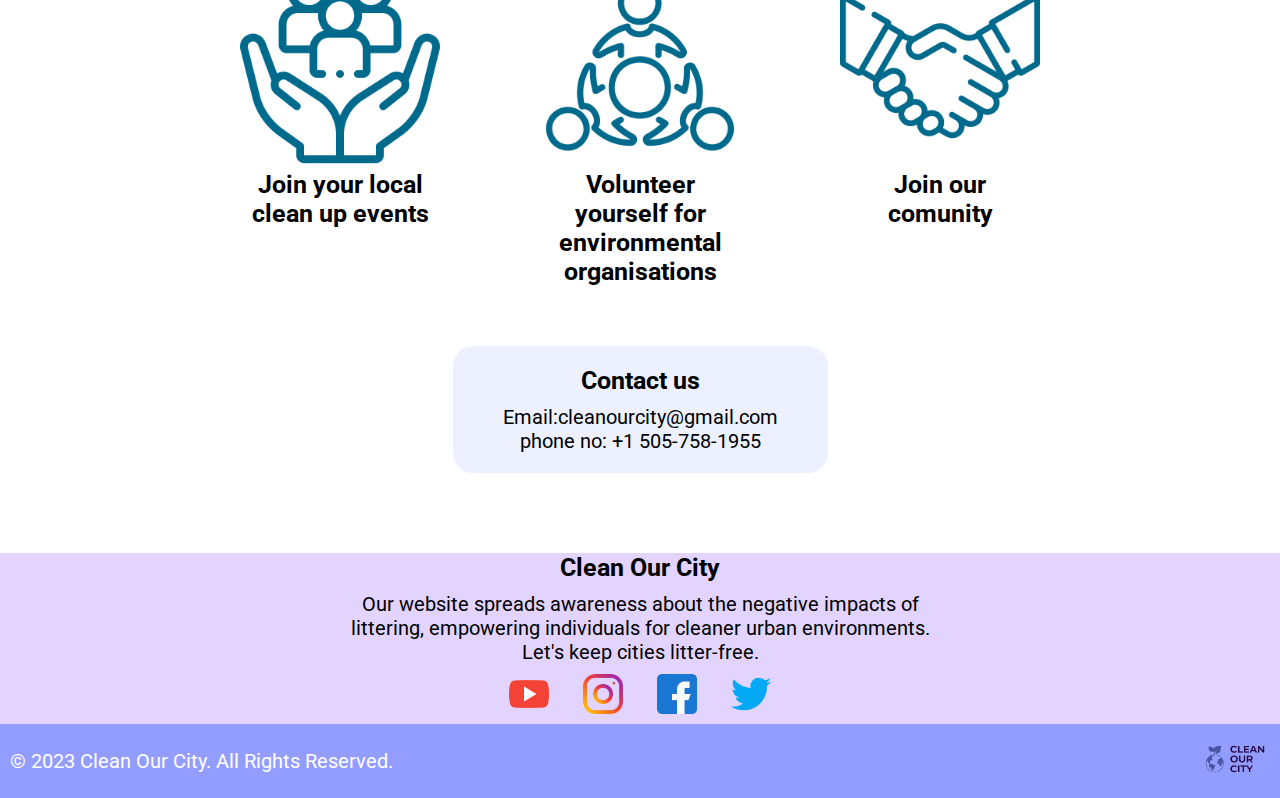
==== commit a43f6aed: "Rename cleanourcity.html to index.html" ====
--- a/index.html
+++ b/index.html
@@ -39,7 +39,7 @@
 					<div class="text-container-1">
 						<h2 >Reduced property values</h2>
 						<p>Littered areas create a negative perception of cities, reducing property values and deterring tourism and economic development.
-							A study conducted by the University of Georgia found that litter can decrease property values by as much as 7.4% in urban areas, affecting both residential and commercial properties
+							A study conducted by the University of Georgia found that litter can decrease property values by as much as 7.4% in urban areas, affecting both residential and commercial properties.
 							</p>
 					</div>
 				</div>
@@ -147,7 +147,7 @@
 					</div>
 					<div class="text-container-3">
 						<h2>Liam Li</h2>
-						<p>Liam’s stop littering campaign rallied the community, transforming public spaces and inspiring a collective commitment to cleanliness</p>
+						<p>Liam’s stop littering campaign rallied the community, transforming public spaces and inspiring a collective commitment to cleanliness.</p>
 					</div>
 				</div>
 
@@ -233,7 +233,7 @@
 			</div>
 			<div class="content-5">
 				<h2>Contact us</h2>
-				<p>Email:cleanourcity.gmail.com</p>
+				<p>Email:cleanourcity@gmail.com</p>
 				<p>phone no: +1 505-758-1955</p>
 			</div>	
 		</div>
